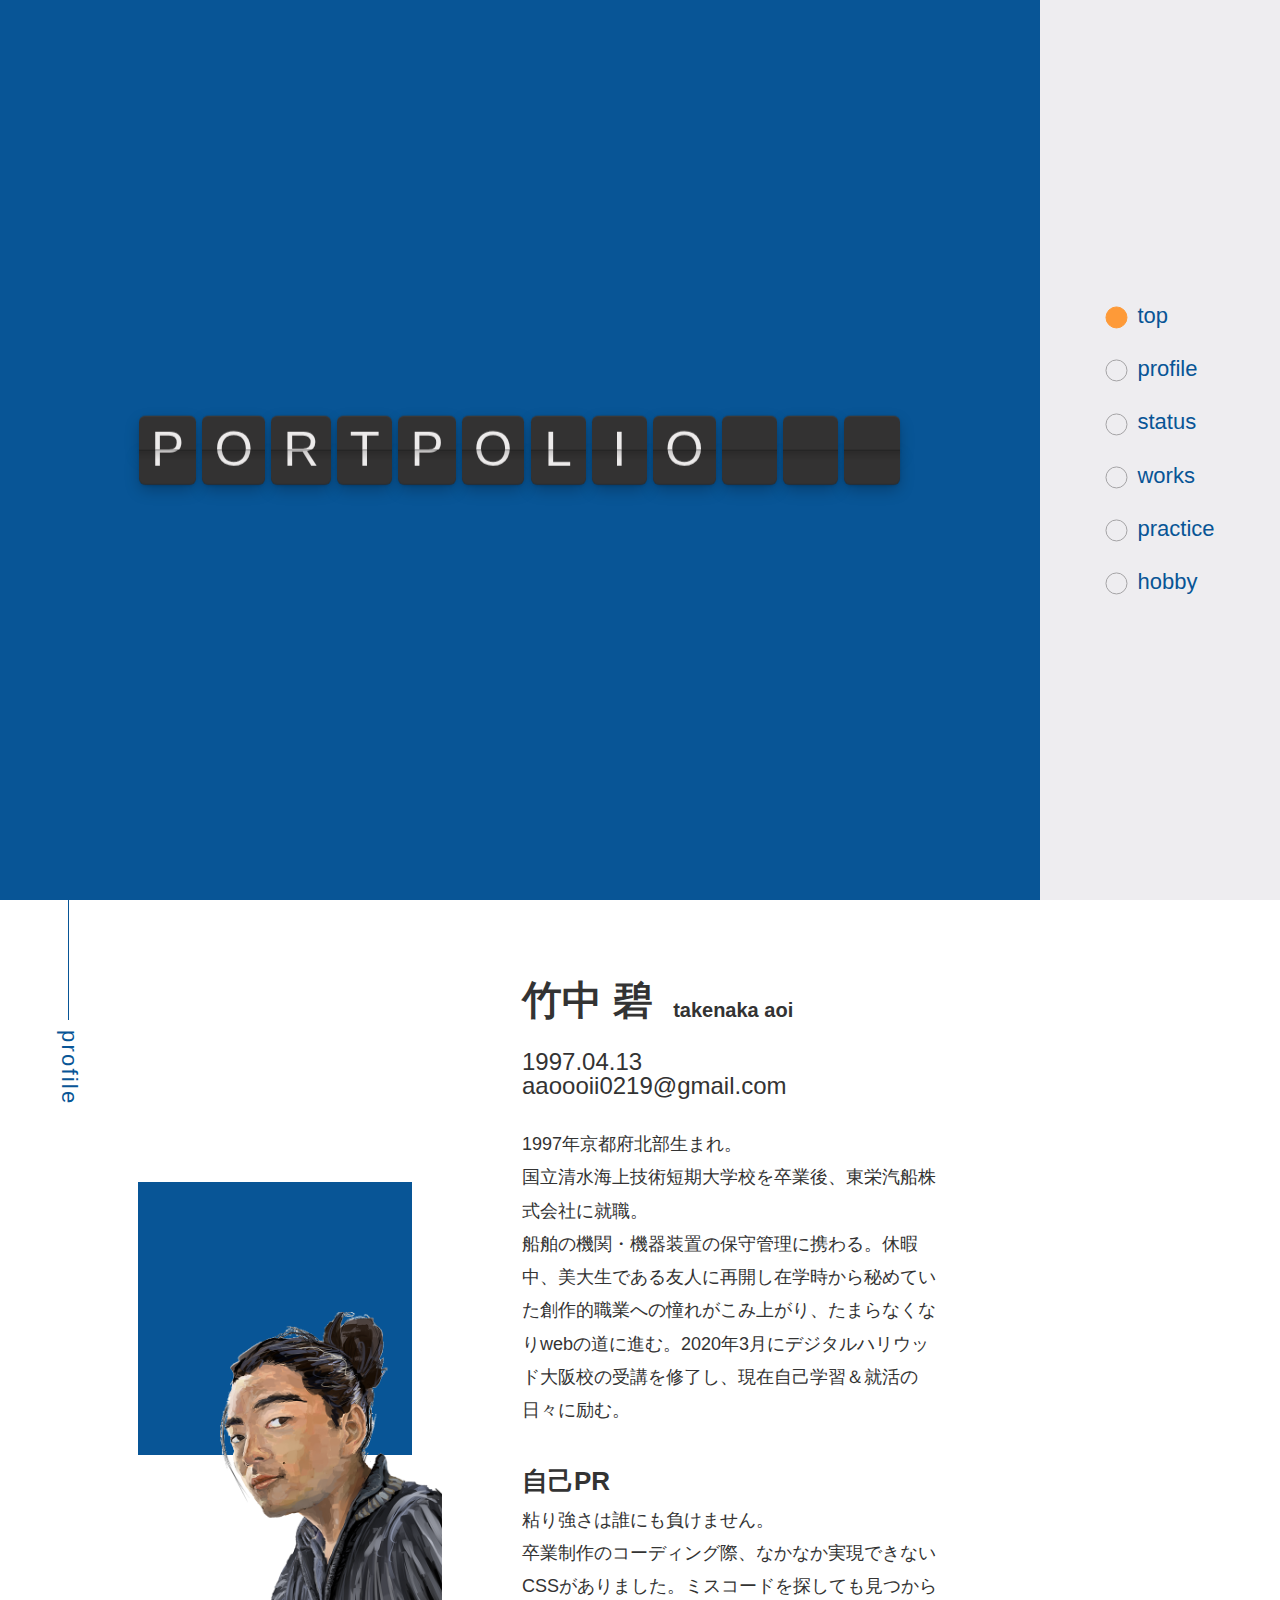
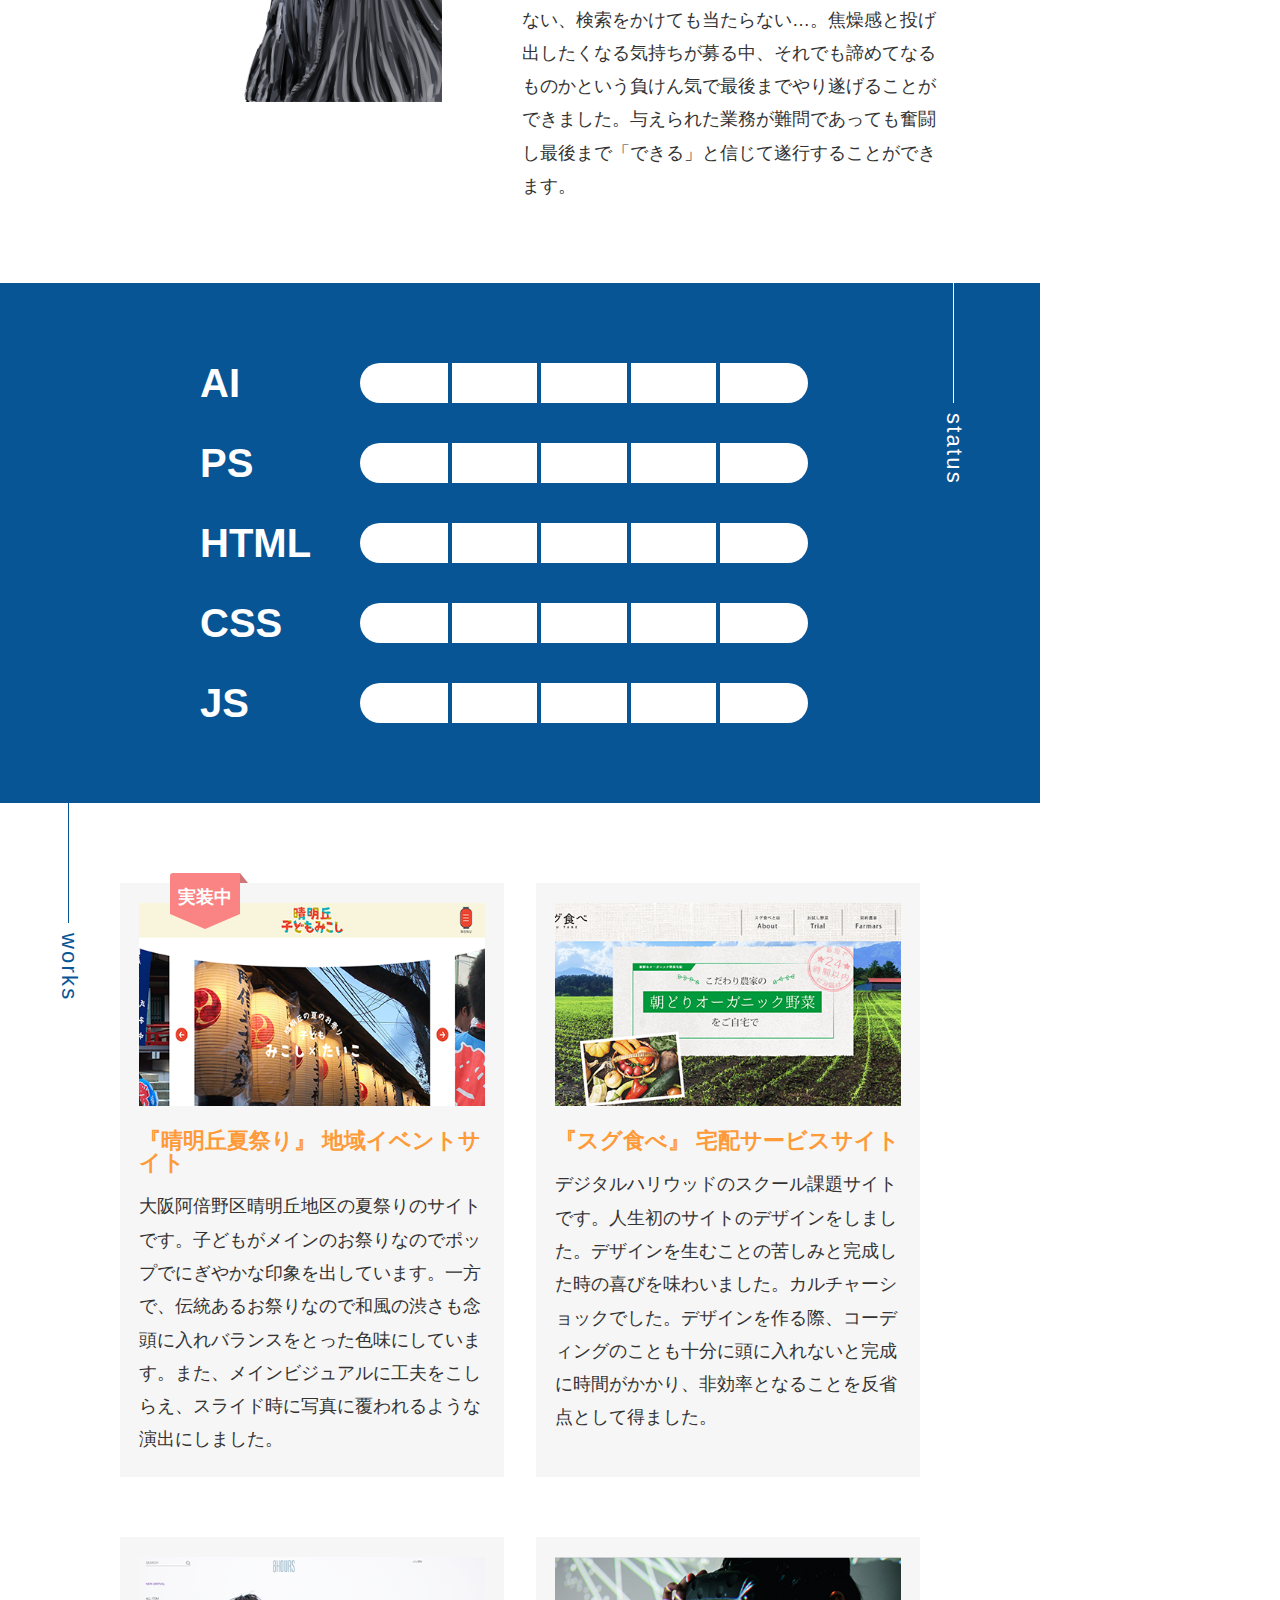
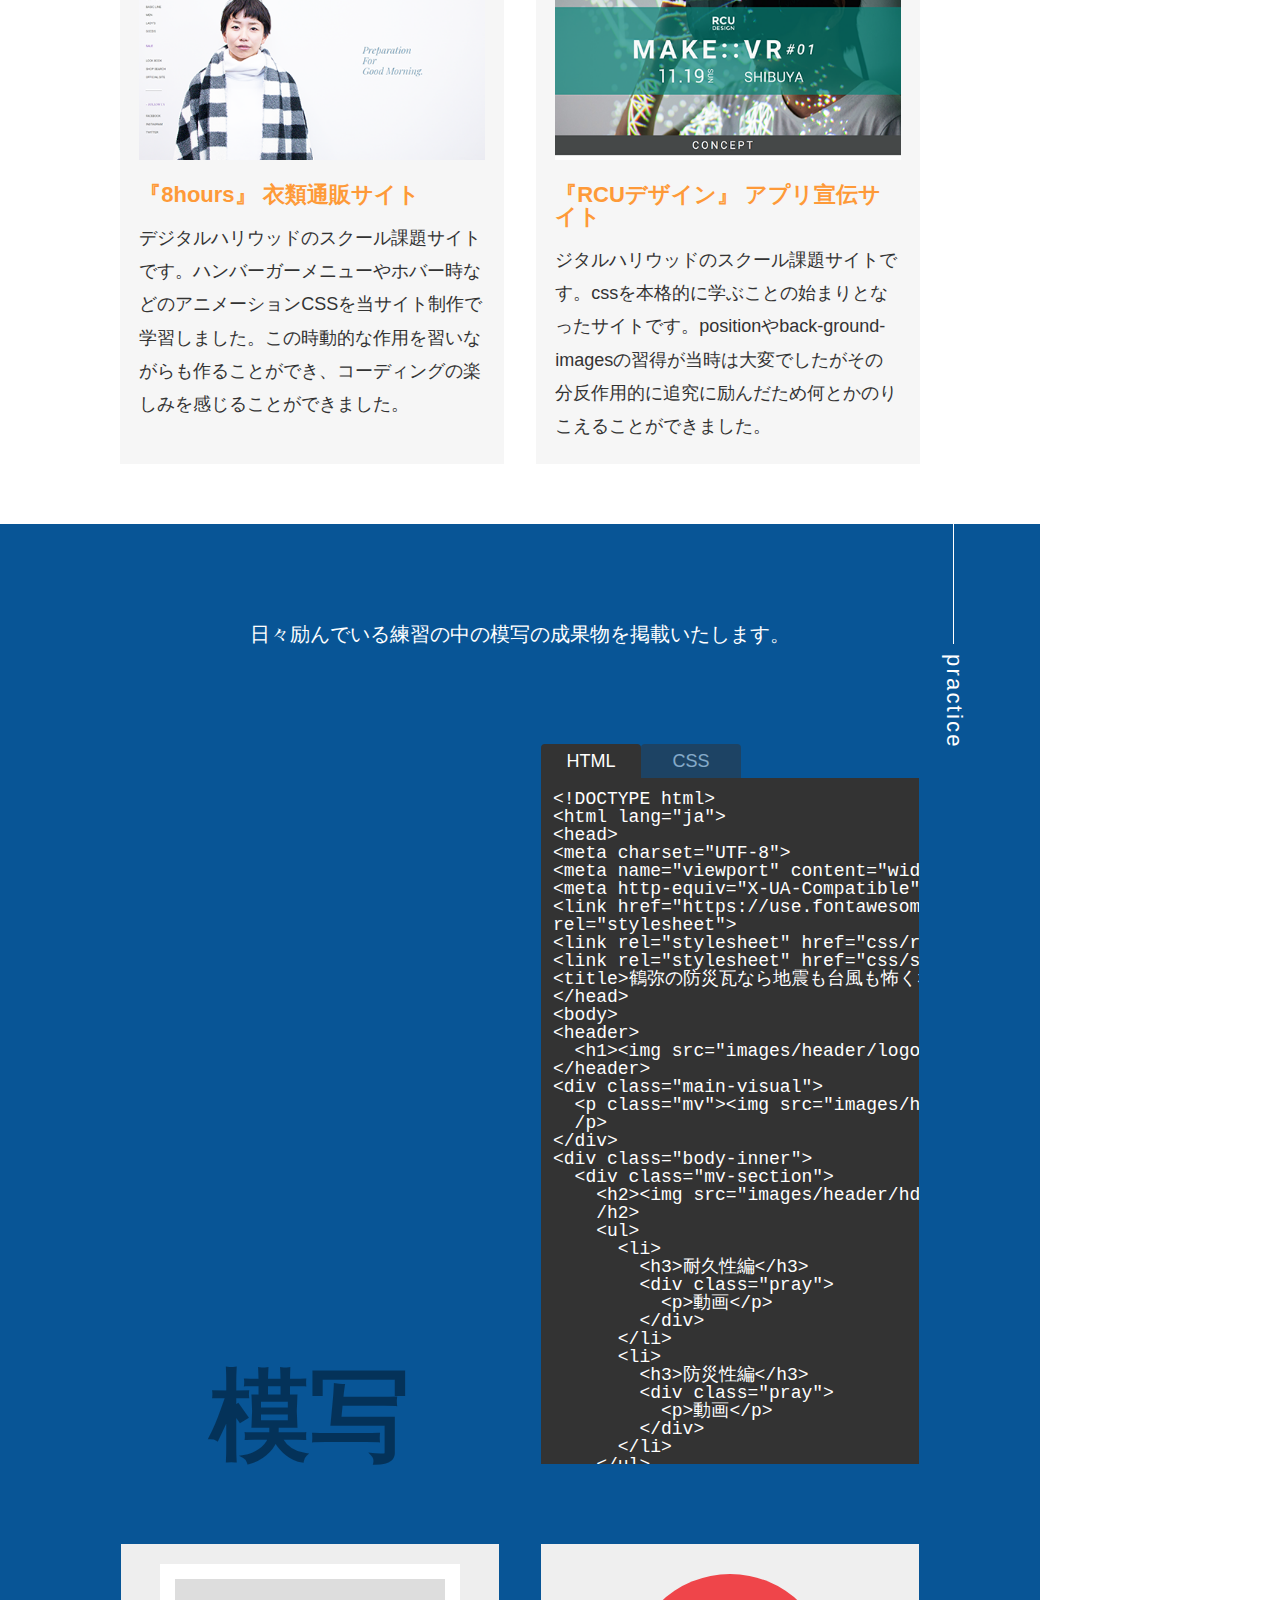
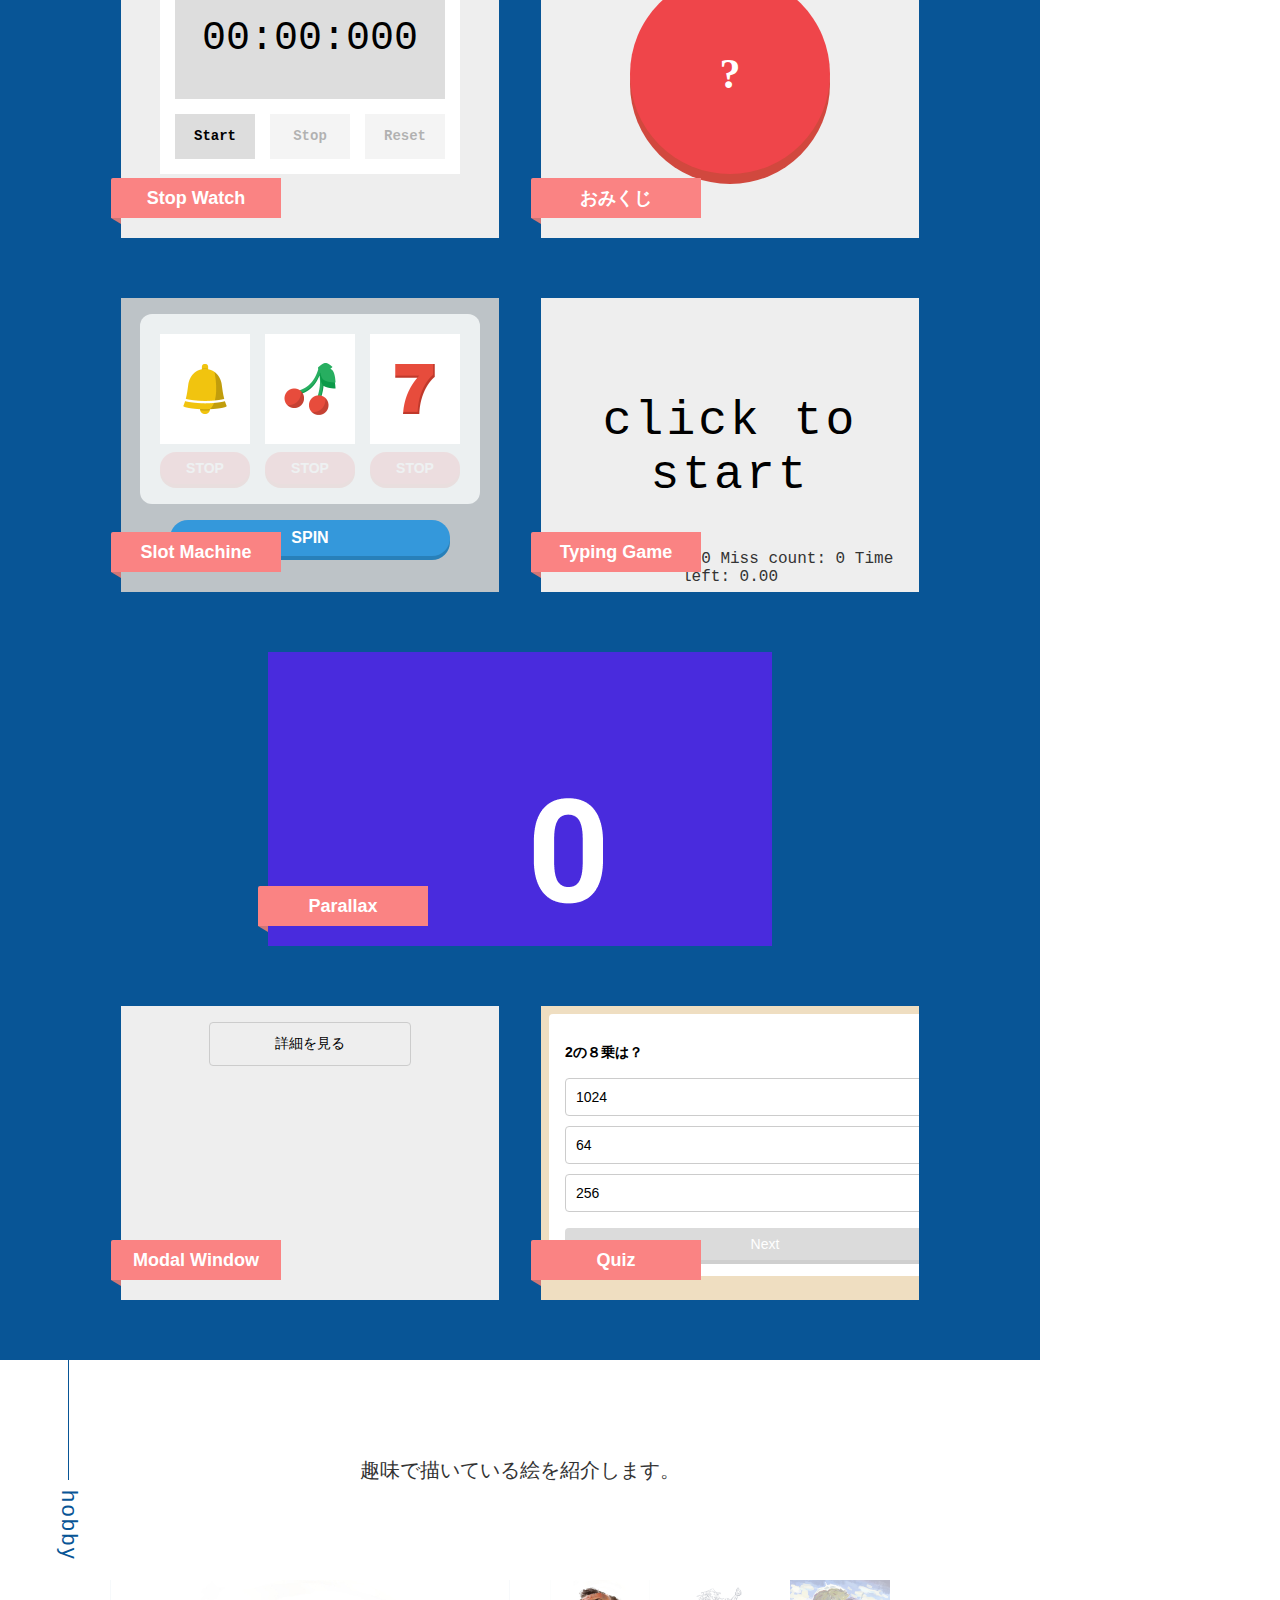
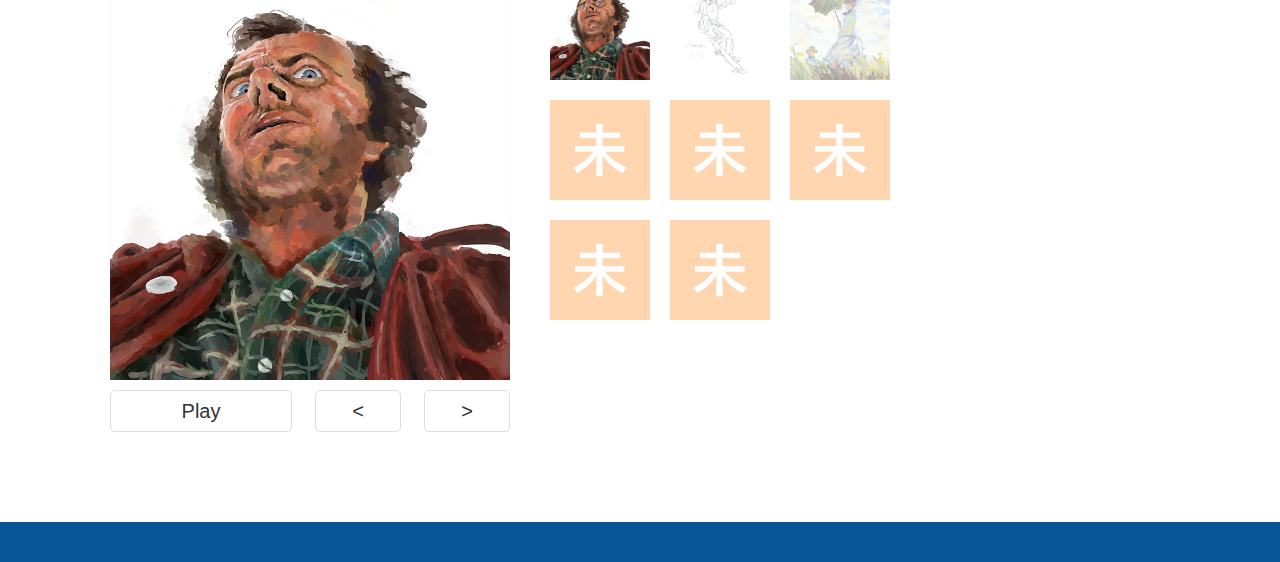
==== index.html @ b1cdf376 "first commit!" ====
<!DOCTYPE html>
<html lang="ja">
<head>
  <meta charset="UTF-8">
  <meta name="viewport" content="width=device-width, initial-scale=1.0">
  <meta http-equiv="X-UA-Compatible" content="ie=edge">
  <meta name="robots" content="noindex, nofollow">
  <link rel="stylesheet" href="css/reset.css">
  <link rel="stylesheet" href="css/flip.min.css">
  <link rel="stylesheet" href="css/style.css">
  <title>Aoi Takenaka</title>
</head>
<body onmousedown="return false;" oncontextmenu="return false;">
  <header>
    <nav class="sidenav hidden">
      <ul>
        <li class="nav-item"><a href="#sec0"><span class="o"></span>top</a></li>
        <li class="nav-item"><a href="#sec1"><span class="o"></span>profile</a></li>
        <li class="nav-item"><a href="#sec2"><span class="o"></span>status</a></li>
        <li class="nav-item"><a href="#sec3"><span class="o"></span>works</a></li>
        <li class="nav-item"><a href="#sec4"><span class="o"></span>practice</a></li>
        <li class="nav-item"><a href="#sec5"><span class="o"></span>hobby</a></li>
      </ul>
      <div class="ham" id="hum">
        <span class="ham_line1 ham_line"></span>
        <span class="ham_line2 ham_line"></span>
        <span class="ham_line3 ham_line"></span>
      </div>
    </nav>
  </header>

  <main>
    <div id="mask" class="hidden"></div>
    <section class="mv content-box" id="sec0">
      <h1>
        <div class="tick" data-did-init="handleTickInit">
            <div data-repeat="true" data-layout="horizontal fit" data-transform="upper -> split -> delay(random, 100, 150)">
                <span data-view="flip" data-transform="ascii -> arrive -> round -> char(a-zA-Z)" class="tick-char"></span>
            </div>
        </div>
      </h1>
      <div class="ttl__item"></div>
    </section>

    <section class="profile content-box" id="sec1">
      <div class="inner">
        <div class="title__cover ttl__item">
          <span class='title__line'></span>
          <h2 class="title">profile</h2>
        </div>
        <div class="flex">
          <div class="left">
            <img src="img/prof__img00.png" alt="">
            <svg
             xmlns="http://www.w3.org/2000/svg"
             xmlns:xlink="http://www.w3.org/1999/xlink"
             width="350px" height="350px">
            <path fill-rule="evenodd"  fill="rgb(8, 85, 150)"
             d="M-0.000,-0.000 L600.000,-0.000 L600.000,600.000 L-0.000,600.000 L-0.000,-0.000 Z"/>
            </svg>
          </div>
          <div class="right">
            <h2 class="prof__h2">竹中 碧<span>takenaka aoi</span></h2>
            <div class="prof__block--1">
              <time>1997.04.13</time>
              <p>aaoooii0219@gmail.com</p>
            </div>
            <p class="prof__text">
              1997年京都府北部生まれ。<br>
              国立清水海上技術短期大学校を卒業後、東栄汽船株式会社に就職。<br>
              船舶の機関・機器装置の保守管理に携わる。休暇中、美大生である友人に再開し在学時から秘めていた創作的職業への憧れがこみ上がり、たまらなくなりwebの道に進む。2020年3月にデジタルハリウッド大阪校の受講を修了し、現在自己学習＆就活の日々に励む。
            </p>
            <div class="prof__block--2">
              <h3>自己PR</h3>
              <p class="prof__text">
                粘り強さは誰にも負けません。<br>
                卒業制作のコーディング際、なかなか実現できないCSSがありました。ミスコードを探しても見つからない、検索をかけても当たらない…。焦燥感と投げ出したくなる気持ちが募る中、それでも諦めてなるものかという負けん気で最後までやり遂げることができました。与えられた業務が難問であっても奮闘し最後まで「できる」と信じて遂行することができます。
              </p>
            </div>
          </div>
        </div>
      </div>
    </section>

    <section class="status content-box" id="sec2">
      <div class="inner">
        <div class="title__cover--right ttl__item">
          <span class='title__line title--right'></span>
          <h2 class="title title--right">status</h2>
        </div>
        <div class="content">
            <div class="meter">
              <h3 class="text">AI</h3>
              <div class="base">
                <span class="value--1 meter-value"></span>
                <span class="bar bar1"></span>
                <span class="bar bar2"></span>
                <span class="bar bar3"></span>
                <span class="bar bar4"></span>
              </div>
            </div>
            <div class="meter">
              <h3 class="text">PS</h3>
              <div class="base">
                <span class="value--2 meter-value"></span>
                <span class="bar bar1"></span>
                <span class="bar bar2"></span>
                <span class="bar bar3"></span>
                <span class="bar bar4"></span>
              </div>
            </div>
            <div class="meter">
              <h3 class="text">HTML</h3>
              <div class="base">
                <span class="value--3 meter-value"></span>
                <span class="bar bar1"></span>
                <span class="bar bar2"></span>
                <span class="bar bar3"></span>
                <span class="bar bar4"></span>
              </div>
            </div>
            <div class="meter">
              <h3 class="text">CSS</h3>
              <div class="base">
                <span class="value--4 meter-value"></span>
                <span class="bar bar1"></span>
                <span class="bar bar2"></span>
                <span class="bar bar3"></span>
                <span class="bar bar4"></span>
              </div>
            </div>
            <div class="meter">
              <h3 class="text">JS</h3>
              <div class="base">
                <span class="value--5 meter-value"></span>
                <span class="bar bar1"></span>
                <span class="bar bar2"></span>
                <span class="bar bar3"></span>
                <span class="bar bar4"></span>
              </div>
          </div>
        </div>
      </div>
    </section>

    <section class="works content-box" id="sec3">
      <div class="inner">
        <div class="title__cover ttl__item">
          <span class='title__line'></span>
          <h2 class="title">works</h2>
        </div>
        <ul class="flex">
          <li class="sec3--move">
            <a href="https://mpkai.com/" target="_blank">
              <div class="li__inner">
                <span class="appear">実装中</span>
                <img src="img/sec3/img1.png" alt="">
                <h3>『晴明丘夏祭り』 地域イベントサイト</h3>
                <p>大阪阿倍野区晴明丘地区の夏祭りのサイトです。子どもがメインのお祭りなのでポップでにぎやかな印象を出しています。一方で、伝統あるお祭りなので和風の渋さも念頭に入れバランスをとった色味にしています。また、メインビジュアルに工夫をこしらえ、スライド時に写真に覆われるような演出にしました。</p>
              </div>
            </a>
          </li>
          <li class="">
            <div class="li__inner">
              <img src="img/sec3/img2.png" alt="">
              <h3>『スグ食べ』 宅配サービスサイト</h3>
              <p>デジタルハリウッドのスクール課題サイトです。人生初のサイトのデザインをしました。デザインを生むことの苦しみと完成した時の喜びを味わいました。カルチャーショックでした。デザインを作る際、コーディングのことも十分に頭に入れないと完成に時間がかかり、非効率となることを反省点として得ました。</p>
            </div>
          </li>
          <li class="">
            <div class="li__inner">
              <img src="img/sec3/img3.png" alt="">
              <h3>『8hours』 衣類通販サイト</h3>
              <p>デジタルハリウッドのスクール課題サイトです。ハンバーガーメニューやホバー時などのアニメーションCSSを当サイト制作で学習しました。この時動的な作用を習いながらも作ることができ、コーディングの楽しみを感じることができました。</p>
            </div>
          </li>
          <li class="">
            <div class="li__inner">
              <img src="img/sec3/img4.png" alt="">
              <h3>『RCUデザイン』 アプリ宣伝サイト</h3>
              <p>ジタルハリウッドのスクール課題サイトです。cssを本格的に学ぶことの始まりとなったサイトです。positionやback-ground-imagesの習得が当時は大変でしたがその分反作用的に追究に励んだため何とかのりこえることができました。</p>
            </div>
          </li>
        </ul>
      </div>
    </section>

    <section class="content-box" id="sec4">
      <div class="inner">
        <div class="title__cover--right ttl__item">
          <span class='title__line title--right'></span>
          <h2 class="title title--right">practice</h2>
        </div>
        <p class="sec4__cmt">日々励んでいる練習の中の模写の成果物を掲載いたします。</p>
        <div class="flex">
          <div class="sec4-frame__container">
            <div class="sec4__frame">
              <img src="img/sec4/img1.png" alt="">
            </div>
            <p class="mosyha">模写</p>
          </div>
          <div class="tab__container">
            <ul class="tab__menu">
              <li><a href="tab" class="tab--active" data-id="html--1">HTML</a></li>
              <li><a href="tab" data-id="css--1">CSS</a></li>
              <!-- <li><a href="tab" data-id="js--1">JS</a></li> -->
            </ul>
            <section class="tab__content tab--active" id="html--1">
              <pre>
&lt;!DOCTYPE html&gt;
&lt;html lang="ja"&gt;
&lt;head&gt;
&lt;meta charset="UTF-8"&gt;
&lt;meta name="viewport" content="width=device-width, initial-scale=1.0"&gt;
&lt;meta http-equiv="X-UA-Compatible" content="ie=edge"&gt;
&lt;link href="https://use.fontawesome.com/releases/v5.6.1/css/all.css"
rel="stylesheet"&gt;
&lt;link rel="stylesheet" href="css/reset.css"&gt;
&lt;link rel="stylesheet" href="css/style.css"&gt;
&lt;title&gt;鶴弥の防災瓦なら地震も台風も怖くない。&lt;/title&gt;
&lt;/head&gt;
&lt;body&gt;
&lt;header&gt;
  &lt;h1&gt;&lt;img src="images/header/logo.png" alt="鶴弥"&gt;&lt;/h1&gt;
&lt;/header&gt;
&lt;div class="main-visual"&gt;
  &lt;p class="mv"&gt;&lt;img src="images/header/mainImg-pc.png" alt=""&gt;&lt;
  /p&gt;
&lt;/div&gt;
&lt;div class="body-inner"&gt;
  &lt;div class="mv-section"&gt;
    &lt;h2&gt;&lt;img src="images/header/hd_index_001-pc.png" alt=""&gt;&lt;
    /h2&gt;
    &lt;ul&gt;
      &lt;li&gt;
        &lt;h3&gt;耐久性編&lt;/h3&gt;
        &lt;div class="pray"&gt;
          &lt;p&gt;動画&lt;/p&gt;
        &lt;/div&gt;
      &lt;/li&gt;
      &lt;li&gt;
        &lt;h3&gt;防災性編&lt;/h3&gt;
        &lt;div class="pray"&gt;
          &lt;p&gt;動画&lt;/p&gt;
        &lt;/div&gt;
      &lt;/li&gt;
    &lt;/ul&gt;
    &lt;p class="mv-text"&gt;日本の屋根といえば「瓦」。でも最近は「地震に弱い」
    という誤解の声がちらほら…。&lt;br&gt;そんな今こそ、進化した瓦「防災瓦」がオススメです。&lt;br&gt;熊本地震の調査結果によると、以前の瓦の屋根にはたくさんのズレ・
    脱落が見つかりましたが、「防災瓦」の屋根にはほとんど被害が見当たりませんでした。
    &lt;br&gt;では、防災瓦は一体何が違うのか…。そのヒミツ、お教えします！&lt;/p&gt;
    &lt;div class="btn-list-wrapper"&gt;
      &lt;ul class="btn-list"&gt;
        &lt;li&gt;
          &lt;a href="#" class="btn"&gt;&lt;i class="fas fa-chevron-right arow"&gt;&lt;/i&gt;鶴弥コーポレートサイトへ&lt;/a&gt;
        &lt;/li&gt;
        &lt;li&gt;
          &lt;a href="#" class="btn "&gt;&lt;i class="fas fa-chevron-right arow"&gt;&lt;/i&gt;資料請求&lt;/a&gt;
        &lt;/li&gt;
      &lt;/ul&gt;
    &lt;/div&gt;
  &lt;/div&gt;



&lt;section class="section1"&gt;
  &lt;ul&gt;
    &lt;li&gt;
      &lt;img src="images/section1/img_index_001-pc.png" alt=""&gt;
      &lt;p class="section1-text"&gt;以前の土葺き工法のように重い土を使わず、屋根重量を約半分程度に軽量化しました。&lt;/p&gt;
    &lt;/li&gt;
              </pre>
            </section>
            <section class="tab__content" id="css--1">
              <pre>
/* box */
.box{
  border: 4px solid #b5c9b0;
  border-radius: 20px;
  background-color: #fff;
  background-size: 12px 12px;
  background-image: radial-gradient(#e6e6e6 22%, transparent 22%),
  radial-gradient(#e6e6e6 22%, transparent 22%);
  background-position: 0 0, 6px 6px;
}
/* /box */



/* header */
header{
  padding-top: 20px;
  max-width: 980px;
  margin: 0 auto;
}

.mv-section h2{
  margin-bottom: 40px;
}
.mv-section h3{
  font-size: 2.4rem;
}
.mv-section ul{
  margin-bottom: 75px;
}
.mv-section li{
  flex: 48%;
}
.mv-section h3{
  text-align: center;
  margin-bottom: 10px;
}
.pray{
  width: 95%;
  max-height: 262px;
  background-color: #444;
  color: #fff;
  font-size: 2.4rem;
  line-height: 262px;
  text-align: center;
  margin: 0 auto;
}
.mv-text {
  line-height: 1.85;
  margin-bottom: 60px;
}
/* /header */

/* section1 */
.section1{
  margin-bottom: 75px;
}
.section1 li{
  flex: 33%;
  padding: 0 10px;
}
.section1-text{
  padding: 10px 20px;
  padding-bottom: 20px;
  line-height: 1.5;
  background-color: #fff;
}
    /* /section1 */
              </pre>
            </section>
            <!-- <section class="tab__content" id="js--1">
              <pre>

              </pre>
            </section> -->
          </div>
          <!-- <div class="tab__container">
            <ul class="tab__menu">
              <li><a href="tab" class="tab--active" data-id="html--1">HTML</a></li>
              <li><a href="tab" data-id="css--1">CSS</a></li>
              <li><a href="tab" data-id="js--1">JS</a></li>
            </ul>
            <section class="tab__content tab--active" id="html--1">a</section>
            <section class="tab__content" id="css--1"></section>
            <section class="tab__content" id="js--1"></section>
          </div> -->
        </div>  <!-- /flex -->

        <div class="flex flex--wrap">
          <div class="sec4__frame--js">
            <iframe src="js__works/stop-watch/index.html" width="45%" height="300px"></iframe>
            <h4>Stop Watch</4h>
          </div>
          <div class="sec4__frame--js">
            <iframe src="js__works/omikuji/index.html" width="45%" height="300px"></iframe>
            <h4>おみくじ</4h>
          </div>
          <div class="sec4__frame--js">
            <iframe src="js__works/slot/index.html" width="45%" height="300px"></iframe>
            <h4>Slot Machine</4h>
          </div>
          <div class="sec4__frame--js">
            <iframe src="js__works/typing/index.html" width="45%" height="300px"></iframe>
            <h4>Typing Game</4h>
          </div>
          <div class="sec4__frame--js size--ex">
            <iframe src="js__works/parallax/index.html" width="45%" height="300px"></iframe>
            <h4>Parallax</4h>
          </div>
          <div class="sec4__frame--js">
            <iframe src="js__works/modal-window/index.html" width="45%" height="300px"></iframe>
            <h4>Modal Window</4h>
          </div>
          <div class="sec4__frame--js">
            <iframe src="js__works/3quiz/index.html" width="45%" height="300px"></iframe>
            <h4>Quiz</4h>
          </div>
        </div>

      </div>
    </section>

    <section class="hobby content-box" id="sec5">
      <div class="inner">
        <div class="title__cover ttl__item">
          <span class='title__line'></span>
          <h2 class="title">hobby</h2>
        </div>
        <p class="sec5__cmt">趣味で描いている絵を紹介します。</p>
        <div class="sec5__content">
          <div class="slide__container">
            <div class="sec5__left">
              <img alt="" id="slideMain">
              <nav class="slide__nav">
                <ul>
                  <li id="play">Play</li>
                  <li id="prev">&lt;</li>
                  <li id="next">&gt;</li>
                </ul>
              </nav>
            </div>
            <div class="sec5__right">
              <ul class="thumbnails">
                <!-- <li class="sec5--current"><img src="img/sec5/img01.jpg" alt=""></li>
                <li><img src="img/sec5/img02.jpg" alt=""></li>
                <li><img src="img/sec5/img03.jpg" alt=""></li>
                <li><img src="img/sec5/img00.jpg" alt=""></li>
                <li><img src="img/sec5/img00.jpg" alt=""></li>
                <li><img src="img/sec5/img00.jpg" alt=""></li>
                <li><img src="img/sec5/img00.jpg" alt=""></li>
                <li><img src="img/sec5/img00.jpg" alt=""></li> -->
              </ul>
            </div>
          </div>
        </div>
      </div>
    </section>

  </main>

  <footer>
  </footer>

  <script src="https://ajax.googleapis.com/ajax/libs/jquery/3.5.1/jquery.min.js"></script>
  <script src="js/main.js"></script>
  <script src="js/tab.js"></script>
  <script src="js/slide.js"></script>
  <script src="js/flip.min.js"></script>
  <script>
  function handleTickInit(tick) {
      var rotation = [
          'PORTPOLIO   ',
          'BY          ',
          'AOI TAKENAKA'
      ];
      var index = 0;
      Tick.helper.interval(function(){
          tick.value = rotation[index];
          index = index < rotation.length - 1 ? index + 1 : 0;
      }, 5800);
  }
  </script>
</body>
</html>
---- css/flip.min.css ----
/*
 * flip v1.7.1 - A Beautifully Animated Flip Clock
 * Copyright (c) 2020 PQINA - https://pqina.nl/flip/
 */
.tick{box-sizing:border-box;-webkit-user-select:none;-moz-user-select:none;-ms-user-select:none;user-select:none;cursor:default;position:relative;z-index:1;line-height:1.4}.tick *{box-sizing:inherit}.tick [data-view]{max-width:100%}.tick span[data-view]{display:inline-block}.tick [data-layout~=pad]{margin:-.25em}.tick [data-layout~=pad]>*{margin:.25em}.tick [data-layout~=horizontal]{display:-ms-flexbox;display:flex;-ms-flex-direction:row;flex-direction:row;-ms-flex-pack:center;justify-content:center}.tick [data-layout~=horizontal][data-layout~=baseline]{-ms-flex-align:baseline;align-items:baseline}.tick [data-layout~=horizontal][data-layout~=center]{-ms-flex-pack:center;justify-content:center}.tick [data-layout~=horizontal][data-layout~=right]{-ms-flex-pack:end;justify-content:flex-end}.tick [data-layout~=horizontal][data-layout~=left]{-ms-flex-pack:start;justify-content:flex-start}.tick [data-layout~=horizontal][data-layout~=fill],.tick [data-layout~=horizontal][data-layout~=stretch]{-ms-flex-line-pack:stretch;align-content:stretch;-ms-flex-wrap:nowrap;flex-wrap:nowrap}.tick [data-layout~=horizontal][data-layout~=fill]>*,.tick [data-layout~=horizontal][data-layout~=stretch]>*{-ms-flex:1 0 0px;flex:1 0 0;width:100%}.tick [data-layout~=horizontal][data-layout~=multi-line]{-ms-flex-wrap:wrap;flex-wrap:wrap}.tick [data-layout~=horizontal][data-layout~=fit]{display:-ms-inline-flexbox;display:inline-flex;-ms-flex-wrap:nowrap;flex-wrap:nowrap;-ms-flex-line-pack:center;align-content:center;white-space:nowrap;-ms-flex-pack:start;justify-content:flex-start}.tick [data-layout~=vertical]{display:-ms-flexbox;display:flex;-ms-flex-direction:column;flex-direction:column;-ms-flex-align:center;align-items:center}.tick [data-layout~=vertical][data-layout~=top]{-ms-flex-pack:start;justify-content:flex-start}.tick [data-layout~=vertical][data-layout~=bottom]{-ms-flex-pack:end;justify-content:flex-end;min-height:100%}.tick [data-layout~=vertical][data-layout~=middle]{-ms-flex-pack:center;justify-content:center;min-height:100%}.tick [data-layout~=vertical][data-layout~=left]{-ms-flex-align:start;align-items:flex-start}.tick [data-layout~=vertical][data-layout~=right]{-ms-flex-align:end;align-items:flex-end}.tick [data-layout~=vertical][data-layout~=center]{text-align:center}.tick [data-layout~=vertical][data-layout~=fill],.tick [data-layout~=vertical][data-layout~=stretch]{-ms-flex-align:stretch;align-items:stretch;min-height:100%}.tick [data-layout~=vertical][data-layout~=fill]>*,.tick [data-layout~=vertical][data-layout~=stretch]>*{-ms-flex:1 0 0px;flex:1 0 0}.tick [data-layout~=vertical]>*+*{margin-top:.5em}.tick [data-layout~=overlay]{position:relative}.tick [data-layout~=overlay]>*{margin:0}.tick [data-layout~=overlay][data-layout~=center]{text-align:center}.tick [data-layout~=overlay][data-layout~=left]{text-align:left}.tick [data-layout~=overlay][data-layout~=right]{text-align:right}.tick [data-layout~=overlay]>[data-overlay=fill],.tick [data-layout~=overlay]>[data-overlay=stretch]{position:absolute;left:0;right:0;top:0;bottom:0}.tick [data-layout~=overlay]>[data-overlay=center]{display:-ms-flexbox;display:flex;-ms-flex-align:center;align-items:center;-ms-flex-pack:center;justify-content:center;position:absolute;left:0;right:0;top:0;bottom:0}.tick-flip{position:relative;text-align:center}.tick-flip *{border-radius:inherit;white-space:pre;letter-spacing:inherit;text-indent:inherit}.tick-flip-front{border-bottom-left-radius:0;border-bottom-right-radius:0}.tick-flip-back{border-top-left-radius:0;border-top-right-radius:0}.tick-flip-spacer{display:block;visibility:hidden}.tick-flip-shadow{position:absolute;left:1px;right:1px;top:1px;bottom:1px;color:transparent!important;background:transparent!important}.tick-flip-shadow-top{bottom:calc(50% - 1px)}.tick-flip-shadow-bottom{top:calc(50% + 1px)}.tick-flip-card-shadow{position:absolute;left:.15em;right:.15em;bottom:.125em;height:.5em;background-color:transparent;border-radius:0;opacity:0;transform-origin:0 100%;box-shadow:0 .125em .25em rgba(0,0,0,.5),0 .125em .5em rgba(0,0,0,.75);z-index:0}.tick-flip-card{position:absolute;z-index:1;left:0;top:0;width:100%;height:100%;perspective:4em}.tick-flip-panel-back,.tick-flip-panel-front{position:absolute;left:0;width:100%;height:51%;-webkit-backface-visibility:hidden;backface-visibility:hidden;transform-style:preserve-3d}.tick-flip-panel-back-text,.tick-flip-panel-front-text{position:absolute;left:-1px;top:0;right:-1px;height:100%;overflow:hidden}.tick-flip-panel-text-wrapper{position:absolute;left:0;top:0;right:0;height:100%}.tick-flip-panel-back-text .tick-flip-panel-text-wrapper{height:200%;top:-100%}.tick-flip-panel-front{transform-origin:center bottom;top:0;z-index:2;box-shadow:inset 0 1px hsla(0,0%,100%,.05)}.tick-flip-panel-back{transform-origin:center top;top:50%;z-index:1;box-shadow:inset 0 -1px rgba(0,0,0,.1)}.tick-flip-panel-back:after{z-index:1;content:"";position:absolute;left:0;top:0;width:100%;height:100%;background-image:linear-gradient(180deg,rgba(0,0,0,.3) 1px,rgba(0,0,0,.15) 0,transparent 30%)}.tick-flip-panel-back-shadow{z-index:2}.tick-flip-panel-back-highlight{z-index:3}.tick-flip-panel-back-highlight,.tick-flip-panel-back-shadow{border-bottom-left-radius:inherit;border-bottom-right-radius:inherit}.tick-flip-panel-back-highlight,.tick-flip-panel-back-shadow,.tick-flip-panel-front-shadow{position:absolute;left:0;top:0;right:0;bottom:0;opacity:0}.tick-flip-panel-front-shadow{background-image:linear-gradient(0deg,rgba(0,0,0,.8),rgba(0,0,0,.3))}.tick-flip-panel-back-shadow{background-image:linear-gradient(180deg,rgba(0,0,0,.7),rgba(0,0,0,.5))}.tick-flip-panel-back-highlight{background-image:linear-gradient(180deg,hsla(0,0%,100%,.15),hsla(0,0%,100%,.3))}.tick [data-style*="shadow:inner"],.tick [data-style*="shadow:inner"] .tick-flip-card-shadow,.tick [data-style*="shadow:none"] .tick-flip-card-shadow,.tick [data-style*="shadow:none"] .tick-flip-panel-back,.tick [data-style*="shadow:none"] .tick-flip-panel-front,.tick [data-style*="shadow:none"] .tick-flip-shadow{box-shadow:none}.tick [data-style*="shadow:none"] .tick-flip-back:after,.tick [data-style*="shadow:none"] .tick-flip-panel-back-shadow,.tick [data-style*="shadow:none"] .tick-flip-panel-back-text:after,.tick [data-style*="shadow:none"] .tick-flip-panel-front-shadow{background-image:none}.tick [data-style*="rounded:none"]{border-radius:0}.tick [data-style*="rounded:panels"] .tick-flip-front,.tick [data-style*="rounded:panels"] .tick-flip-shadow-bottom{border-bottom-left-radius:inherit;border-bottom-right-radius:inherit}.tick [data-style*="rounded:panels"] .tick-flip-back,.tick [data-style*="rounded:panels"] .tick-flip-panel-back:after,.tick [data-style*="rounded:panels"] .tick-flip-shadow-top{border-top-left-radius:inherit;border-top-right-radius:inherit}.tick-flip{margin-left:.0625em;margin-right:.0625em;min-width:1.125em;border-radius:.125em;letter-spacing:.25em;text-indent:.25em}.tick-flip-panel{color:#edebeb;background-color:#333232}.tick-flip-shadow{box-shadow:0 .125em .3125em rgba(0,0,0,.25),0 .02125em .06125em rgba(0,0,0,.25)}
---- css/style.css ----
@charset "UTF-8";
html{
  height: 100%;
	-webkit-font-smoothing: antialiased;
	-moz-osx-font-smooothing: antialiased;
	font-size: 62.5%;
	font-family: "Yu Gothic", "游ゴシック", YuGothic, "游ゴシック体", "ヒラギノ角ゴ Pro W3", "メイリオ", sans-serif;
  font-weight: 400;
  box-sizing: border-box;
}
body{
	height: 100%;
	color: #333333;
	font-size: 1.8rem;
	font-feature-settings: "palt" 1;
}
img{
  max-width: 100%;
  height: auto;
}
a{
	color: #333;
}
main{
  margin-right: 240px;
}


/* --------------
-------common-------
 --------------*/
 section:nth-of-type(odd){
   background: #085596;
 }
 .inner{
   margin: 0 100px;
   position: relative;
 }
 .flex{
   display: flex;
   align-items: center;
 }
 .title__cover{
   display: flex;
   align-items: center;
   position: absolute;
   /* top: 0; */
   left: -20px;
   transform: rotate(90deg);
   transform-origin: left top;
 }
 .title__cover--right{
   display: flex;
   align-items: center;
   position: absolute;
   /* top: 0; */
   left: 103%;
   transform: rotate(90deg);
   transform-origin: left top;
 }
 .ttl__item{
   top: 0;
 }
 .title{
   font-size: 2.2rem;
   color: #085596;
   letter-spacing: .1em;
 }
 .title.title--right{
   color: #fff;
 }
 .title__line{
   width: 120px;
   height: 1px;
   background: #085596;
   vertical-align: middle;
   margin-right: 10px;
 }
 .title__line.title--right{
   background: #fff;
 }
/* --------------
-------common-------
 --------------*/


/* --------------
-------nav-------
 --------------*/
.sidenav{
  width: 240px;
  position: fixed;
  top: 0;
  right: 0;
  background: #eeedf0;
  height: 100vh;
  z-index: 999;
  transition: .5s;
}
.sidenav>ul{
  position: absolute;
  top: 50%;
  left: 50%;
  transform: translate(-50%,-50%);
}
.sidenav li>a{
  height: 22px;
  line-height: 22px;
  font-size: 22px;
  color: #085596;
}
.sidenav li>a:hover{
  color: #fe9a38;
  transition: .2s;
}
.sidenav li:not(:last-child){
  margin-bottom: 30px;
}
.o{
  display: inline-block;
  height: 20px;
  width: 20px;
  border: 1px solid #a5a4a6;
  border-radius: 50%;
  margin-right: 10px;
  vertical-align: middle;
}
.o.now{
  background: #fe9a38;
  border: 1px solid #fe9a38;
}
/* --------------
-------/nav-------
 --------------*/


/* --------------
-------hum-------
 --------------*/
 .ham{
   display: none;
 	position: absolute;
 	bottom: 0;
 	left: -48px;
 	width: 48px;
 	height: 48px;
  background: #333;
  cursor: pointer;
  z-index: 999;
 }
 .ham_line{
 	position: absolute;
 	left: 12px;
 	width:22px;
 	height: 2px;
 	background-color: #fff;
 }
 .ham_line1{
 	top: 14px;
 }
 .ham_line2{
 	top: 24px;
 }
 .ham_line3{
 	top: 34px;
 }

 /* humbergur-active */

 .ham_line.active{
 	transition: all 0.5s;
 }
 .ham_line1.active{
 	transform: rotate(45deg);
 	top: 22px;
 }
 .ham_line2.active{
 	width: 0;
 }
 .ham_line3.active{
 	transform: rotate(-45deg);
 	top: 22px;
 }
/* --------------
-------/hum-------
 --------------*/


 /* --------------
 -------mv-------
  --------------*/
.mv{
  height: 100vh;
  position: relative;
}
.tick{
  width: 60vw;
  position: absolute;
  top: 50%;
  left: 0;
  right: 0;
  transform: translate(0,-50%);
  margin: 0 auto;
  z-index: 998;
}
/* --------------
-------/mv-------
 --------------*/


 /* --------------
 -------profile-------
  --------------*/
.profile .left{
  width: 45%;
  height: 80vh;
  position: relative;
  margin-top: -100px;
}
.profile .right{
  display: inline-block;
  padding-left: 80px;
  flex: 55%;
  margin: 80px 0;
}

/* right */
.profile h3{
  font-size: 2.6rem;
  font-weight: 700;
  margin-bottom: 10px;
}
.prof__h2{
  font-size: 4rem;
  font-weight: 700;
  margin-bottom: 30px;
}
.prof__h2 > span{
  font-weight: 700;
  font-size: 2rem;
  margin-left: 20px;
  vertical-align: bottom;
}
.prof__block--1{
  font-size: 2.4rem;
  font-weight: 500;
  margin-bottom: 30px;
}
.prof__text{
  line-height: 1.85;
  margin-bottom: 40px;
}
.prof__text:last-child{
  margin-bottom: 0px;
}
/* /right */

/* /left */
.profile img{
  position: absolute;
  bottom: 0;
  right: 0;
  width: 65%;
  z-index: 2;
}
.profile svg{
  position: absolute;
  top: 160px;
  right: 30px;
  z-index: 1;
  animation-name: big;
  animation-duration: .7s;
  animation-iteration-count: infinite;
  /* animation-timing-function: ease-in-out; */
  animation-direction: alternate;
}
@keyframes big {
  0%{ transform: none;}
  /* 50%{
    transform: scale(1.1);
  } */
  100%{ transform:scale(.9);}
}
/* left */
/* --------------
-------/profile-------
  --------------*/


/* --------------
-------staus-------
 --------------*/
.status .content{
  padding: 80px 0;
}
.meter{
  display: flex;
  align-items: center;
  margin: 0 auto 40px;
  width: 50vw;
}
.meter:last-child{
  margin-bottom: 0;
}
.meter > .text{
  font-size: 40px;
  font-weight: 700;
  color: #fff;
  width: 25%;
  /* width: 140px; */
  height: 40px;
  line-height: 40px;
}
.meter .base{
  background-color: #fff;
  border-radius: 20px ;
  /* width: 35vw; */
  width: 70%;
  height: 40px;
  line-height: 40px;
  position: relative;
}
.bar{
  position: absolute;
  height: 46px;
  width: 4px;
  background-color: #085596;
  transform: translateX(-50%);
  z-index: 100;
}
.bar1{
  left: 20%;
}
.bar2{
  left: 40%;
}
.bar3{
  left: 60%;
}
.bar4{
  left: 80%;
}
.meter-value{
  position: absolute;
  top: 0;
  left: 0;
  background-color: #ffc995;
  height: 40px;
  width: 0%;
  z-index: 99;
  border-top-left-radius: 20px;
  border-bottom-left-radius:  20px;
  transition: all 2s;
}
.value--1.active{
  width: 50%;
}
.value--2.active{
  width: 80%;
}
.value--3.active{
  width: 80%;
}
.value--4.active{
  width: 70%;
}
.value--5.active{
  width: 40%;
}
/* --------------
-------/staus-------
 --------------*/


/* --------------
-------works-------
--------------*/
#sec3 h3{
  font-size: 2.2rem;
  font-weight: 700;
  color: #fe9a38;
  padding: 24px 0 16px;
}
#sec3 p{
  line-height: 1.85;
}
#sec3 .flex{
  flex-flow: row wrap;
  justify-content: space-between;
  margin: 0px 20px 0;
  align-items: stretch;
  padding-top: 80px;
}
#sec3 li{
  flex: 0 0 48%;
  background-color: #f6f6f6;
  margin-bottom: 60px;
  position:relative;
  display: flex;
  flex-flow: column;
}
#sec3 .li__inner{
  width: 90%;
  margin: 0 auto;
  padding: 20px 0;
}
.appear{
  position: absolute;
  top: -10px;
  left: 50px;
  padding: 15px 0 8px;
  width: 70px;
  color: #fff;
  background-color: #fa8383;
  font-weight: 700;
  border-radius: 3px 0 0 0;
  text-align: center;
}
.appear::before{
  position: absolute;
  content: '';
  top: 0;
  right: -8px;
  border-right: 8px solid transparent;
  border-bottom: 10px solid #d07676;
}
.appear::after{
  position: absolute;
  content: '';
  top: 100%;
  left: 0;
  width: 0;
  height: 0;
  border-right: 35px solid transparent;
  border-left: 35px solid transparent;
  border-top: 15px solid #fa8383;
}
.sec3--move{
  animation-name: stn;
  animation-duration: .7s;
  animation-iteration-count: infinite;
  animation-timing-function: ease-out;
  animation-direction: alternate;
}
.sec3--move:hover{
  animation-name: none;
}
@keyframes stn{
  0%{ transform: none;}
  95%{
    transform: translate(0,-20px);
  }
  100%{
    transform: translate(0,-20px);
  }
}
/* --------------
-------/works-------
 --------------*/


/* --------------
-------practice-------
 --------------*/
.sec4__cmt{
  padding: 100px;
  text-align: center;
  font-size: 2.0rem;
  color: #fff;
}
.sec4-frame__container{
  width: 45%;
  margin: 0px auto 80px;
  position: relative;
}
.sec4__frame{
  max-height: 80vh;
  overflow: scroll;
  overflow-x: hidden;
}
.tab__container{
  overflow: scroll;
  overflow-x: hidden;
 max-width: 45%;
 max-height: 80vh;
 margin: 0px auto 80px;
 position: relative;
}
.mosyha{
  color: #000;
  position: absolute;
  max-width: 200px;
  text-align: center;
  font-weight: bold;
  font-size: 100px;
  top: 30vh;
  left: 0;
  right: 0;
  margin: 0 auto;
  opacity: .4;
}
.tab__menu{
  display: -webkit-flex;
  display: -ms-flex;
  display: flex;
}
.tab__menu li a{
  display: inline-block;
  width: 100px;
  text-align: center;
  padding: 8px 0 ;
  color: #fff;
  border-radius: 4px 4px 0 0;
  background-color: #333;
  opacity: .5;
}
.tab__menu li a.tab--active{
  opacity: 1;
}
.tab__menu li a:not(.tab--active):hover{
  opacity: 1;
  transition: all .6s;
}
.tab__content.tab--active{
  background-color: #333;
  color: #fff;
  padding: 12px;
  display: block;
}
.tab__content{
  display: none;
}
.flex--wrap{
  flex-flow: row wrap;
}
.sec4__frame--js{
  position: relative;
  width: 45%;
  height: 0;
  padding-top: 35%;
  margin: 0px auto 60px;
}
.sec4__frame--js.size--ex{
  width: 60%;
}
.sec4__frame--js iframe{
  position: absolute;
  top: 0;
  left: 0;
  width: 100%;
  height: 100%;
}
.sec4__frame--js h4{
  background: #fa8383;
  width: 170px;
  height: 40px;
  line-height: 40px;
  text-align: center;
  font-weight: 700;
  color: #fff;
  position: absolute;
  bottom: 20px;
  left: -10px;
  border-radius: 2px 0 0 0px;
}
.sec4__frame--js h4::before{
  position: absolute;
  content: '';
  display: inline-block;
  border-left: 10px solid transparent;
  border-top: 6px solid #d07676;
  top: 100%;
  left: 0;
}
/* --------------
-------practice-------
 --------------*/


/* --------------
-------hobby-------
--------------*/
.sec5__content{
  margin-bottom: 80px;
}
.slide__container{
  width: 100%;
  margin: 0 auto;
  display: flex;
  justify-content: space-between;
}
.sec5__left,
.sec5__right{
  width: 50%;
  padding-left: 10px;
}
#slideMain{
  width: 100%;
  height: auto;
  margin-bottom: 10px;
}
.slide__nav{
  max-width: 500px;
  margin-bottom: 10px;
}
.slide__nav ul{
  display: flex;
  justify-content: space-between;
}
.slide__nav li{
  border-radius: 5px;
  border: 1px solid #ddd;
  font-size: 20px;
  padding: 10px;
  text-align: center;
  cursor: pointer;
  user-select: none;
}
.slide__nav li:hover{
  background: #f8f8f8;
}
#play{
  width: 40%;
}
#prev,
#next{
  width: 16%;
}
.thumbnails{
  display: grid;
  grid-template-columns: repeat(3,150px);
  gap: 20px;
  padding-left: 20px;
}
.thumbnails li {
  overflow: hidden;
}
.thumbnails img{
  max-width: 150px;
  cursor: pointer;
  opacity: .4;
}
.thumbnails li img:hover{
  transition: .7s;
  opacity: 1;
  transform: scale(1.2);
}
.sec5--current img{
  opacity: 1;
}
.sec5__cmt{
  padding: 100px;
  text-align: center;
  font-size: 2.0rem;
  color: #333;
}
/* --------------
-------/hobby-------
--------------*/

footer{
  height: 40px;
  width: 100%;
  background: #085596;
}


@media screen and (max-width:1348px){
  .profile svg{
    width: 80%;
    height: auto;
    top: 200px;
  }
}

@media screen and (max-width:1400px){
  #slideMain{
    max-width: 400px;
    max-height: 400px;
  }
  .slide__nav{
    max-width: 400px;
  }
  .thumbnails{
    grid-template-columns: repeat(3, 100px);
  }
  .thumbnails img{
    max-width: 100px;
  }
}
@media screen and (max-width:1200px){
  #slideMain{
    max-width: 400px;
    max-height:400px;
  }
  .slide__nav{
    max-width: 350px;
  }
}
@media screen and (max-width:674px){
  #mask{
    background: rgba(0,0,0,0.1);
    position: fixed;
    top: 0;
    right: 0;
    left: 0;
    bottom: 0;
    z-index: 998;
  }
  #mask.hidden{
    display: none;
  }
  main{
    margin-right: 0px;
  }
  .sidenav.hidden{
    transform: translate(240px,0);
  }
  .ham{
    display: block;
  }
  .flex{
    display: block;
    margin: 0;
  }
  .inner{
    margin: 0 48px;
    position: relative;
  }


  /* --------------
  -------mv-------
   --------------*/
 .mv{
   height: 50vh;
 }
 .tick{
   width: 80vw;
 }
 /* --------------
 -------/mv-------
  --------------*/


/* --------------
-------title-------
 --------------*/
 .title__cover--right{
   left: 110%;
 }
 .title{
   font-size: 1.6rem;
   font-weight: 700;
 }
/* --------------
-------/title-------
 --------------*/


/* --------------
-------profile-------
 --------------*/
.profile .left{
 width: 100%;
 height: 60vh;
 margin-top: 0px;
}
.profile .right{
 padding-left: 0px;
 flex: 100%;
 margin: 40px 0;
}

/* /left */
.profile img{
 right: 10px;
}
.profile svg{
 top: 100px;
 right: 40px;
}
/* left */
/* --------------
-------/profile-------
 --------------*/


 /* --------------
 -------staus-------
  --------------*/
 .meter{
   display: block;
   width: 75vw;
 }
 .meter .base{
   width: 100%;
 }
 /* --------------
 -------/staus-------
  --------------*/


  /* --------------
  -------works-------
  --------------*/
  #sec3 .flex{
    margin: 0;
  }
  /* --------------
  -------/works-------
   --------------*/


 /* --------------
 -------practice-------
  --------------*/
#sec4{
  padding-bottom: 40px;
}
 .sec4__cmt{
   padding: 60px 20px;
   line-height: 1.8;
 }
 .sec4-frame__container{
   width: 100%;
   margin: 0px auto 40px;
 }
 .sec4__frame{
   max-height: 50vh;
 }
 .tab__container{
  max-width: 100%;
  max-height: 50vh;
  margin: 0px auto 80px;
 }
 .mosyha{
   top: 15vh;
 }

 .sec4__frame--js{
   position: relative;
   width: 100%;
   height: 0;
   padding-top: 100%;
   margin: 0px auto 60px;
 }
 .sec4__frame--js.size--ex{
   width: 100%;
 }
 .sec4__frame--js iframe{
   position: absolute;
   top: 0;
   left: 0;
   width: 100%;
   height: 100%;
 }
 .sec4__frame--js h4{
   background: #fa8383;
   width: 170px;
   height: 40px;
   line-height: 40px;
   text-align: center;
   font-weight: 700;
   color: #fff;
   position: absolute;
   bottom: 20px;
   left: -10px;
   border-radius: 2px 0 0 0px;
 }
 .sec4__frame--js h4::before{
   position: absolute;
   content: '';
   display: inline-block;
   border-left: 10px solid transparent;
   border-top: 6px solid #d07676;
   top: 100%;
   left: 0;
 }
 /* --------------
 -------practice-------
  --------------*/


  /* --------------
  -------hobby-------
  --------------*/
  .slide__container{
    display: block;
  }
  .sec5__left,
  .sec5__right{
    width: 100%;
    padding-left: 0px;
  }
  #slideMain{
    margin-bottom: 20px;
  }
  .slide__nav{
    margin-bottom: 30px;
  }
  .thumbnails{
    grid-template-columns: repeat(4, 60px);
    padding-left: 0px;
  }
  .thumbnails img{
    max-width: 60px;
  }
  .sec5__cmt{
    padding: 80px 0px;
    font-size: 2.0rem;
  }
  /* --------------
  -------/hobby-------
  --------------*/
}
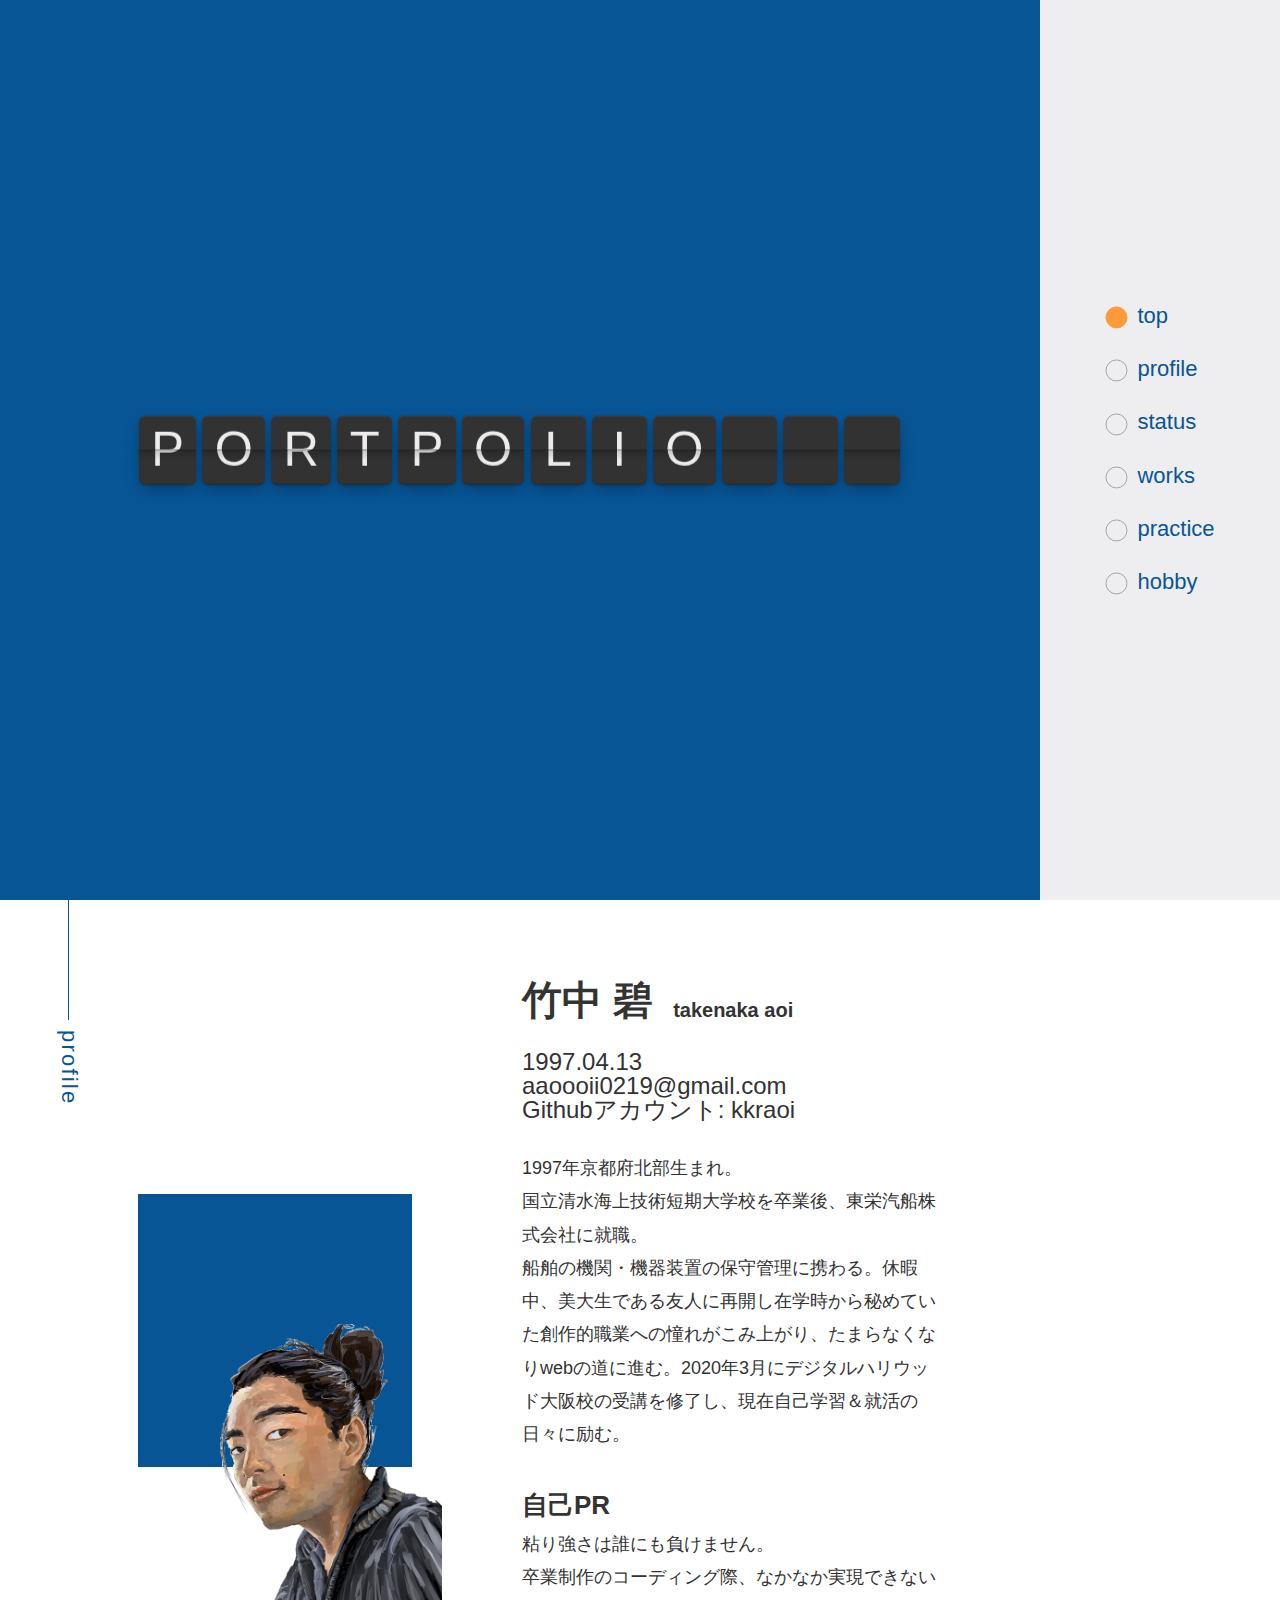
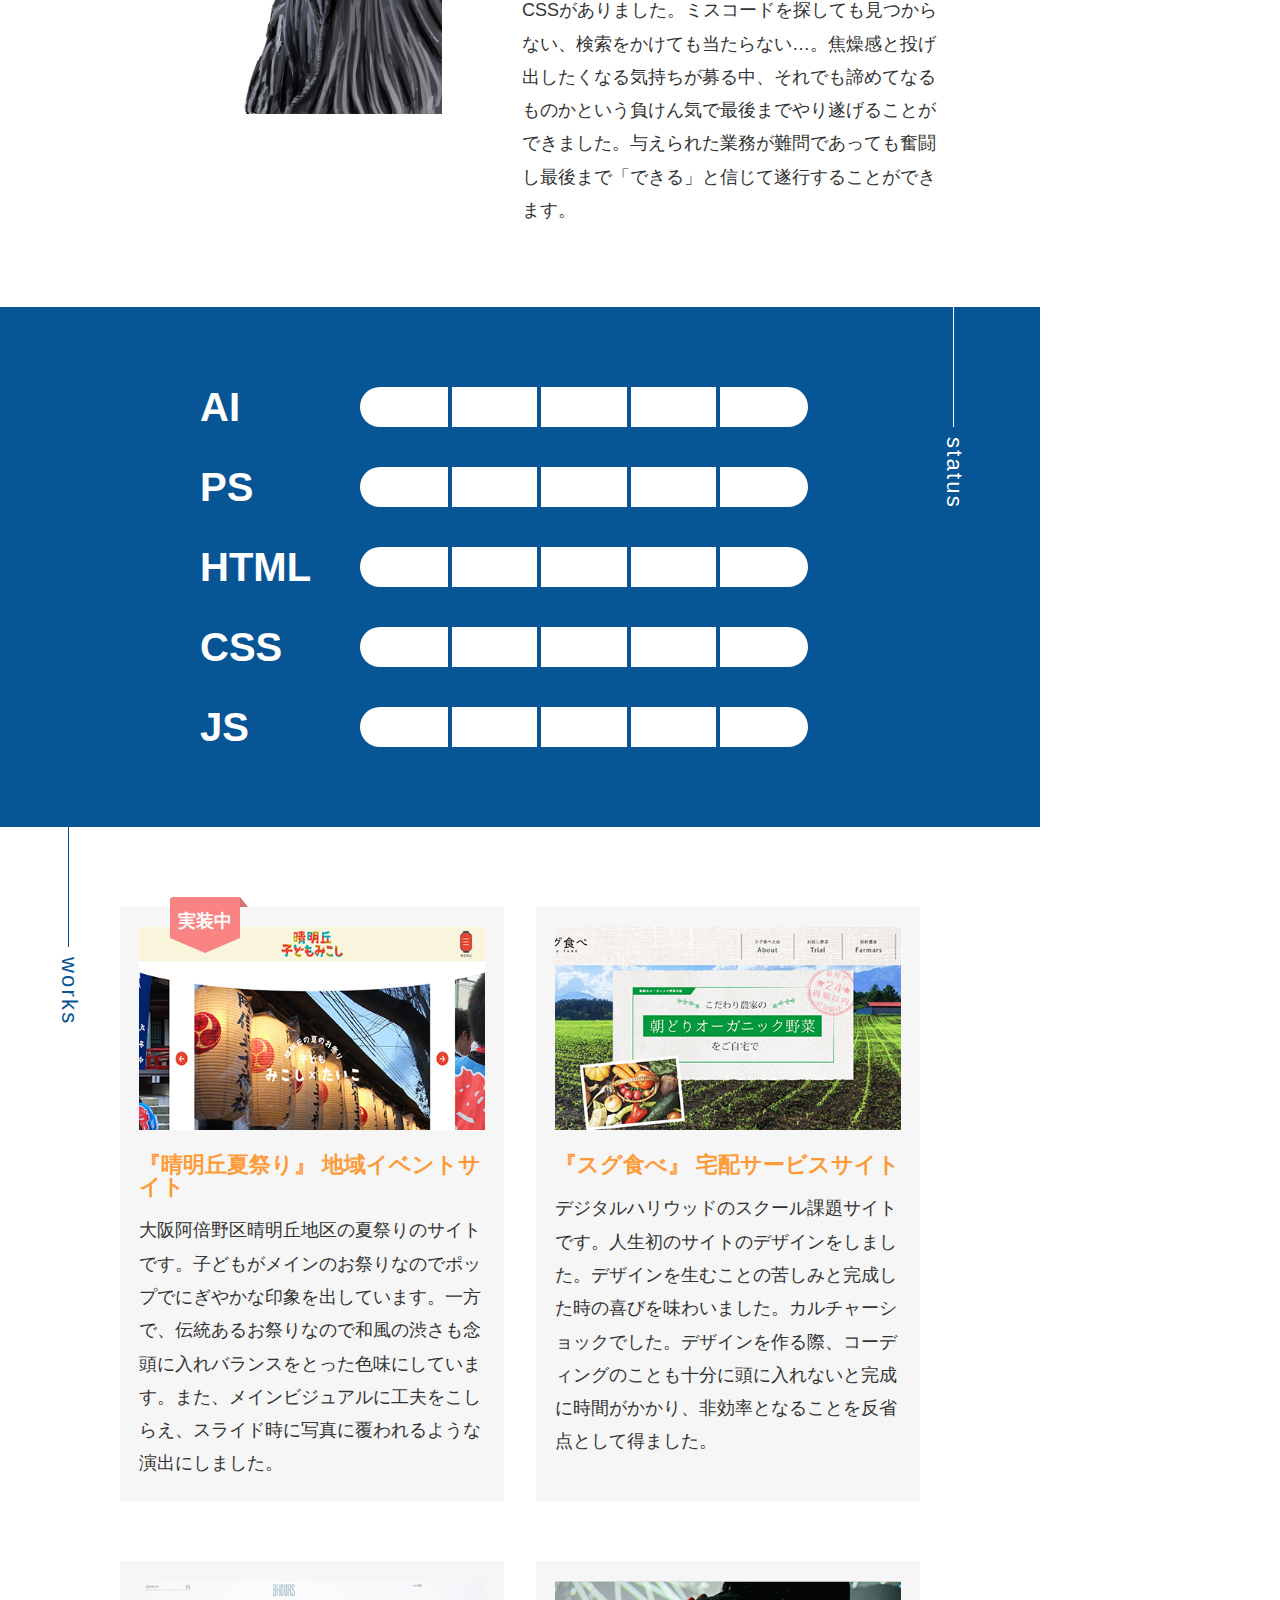
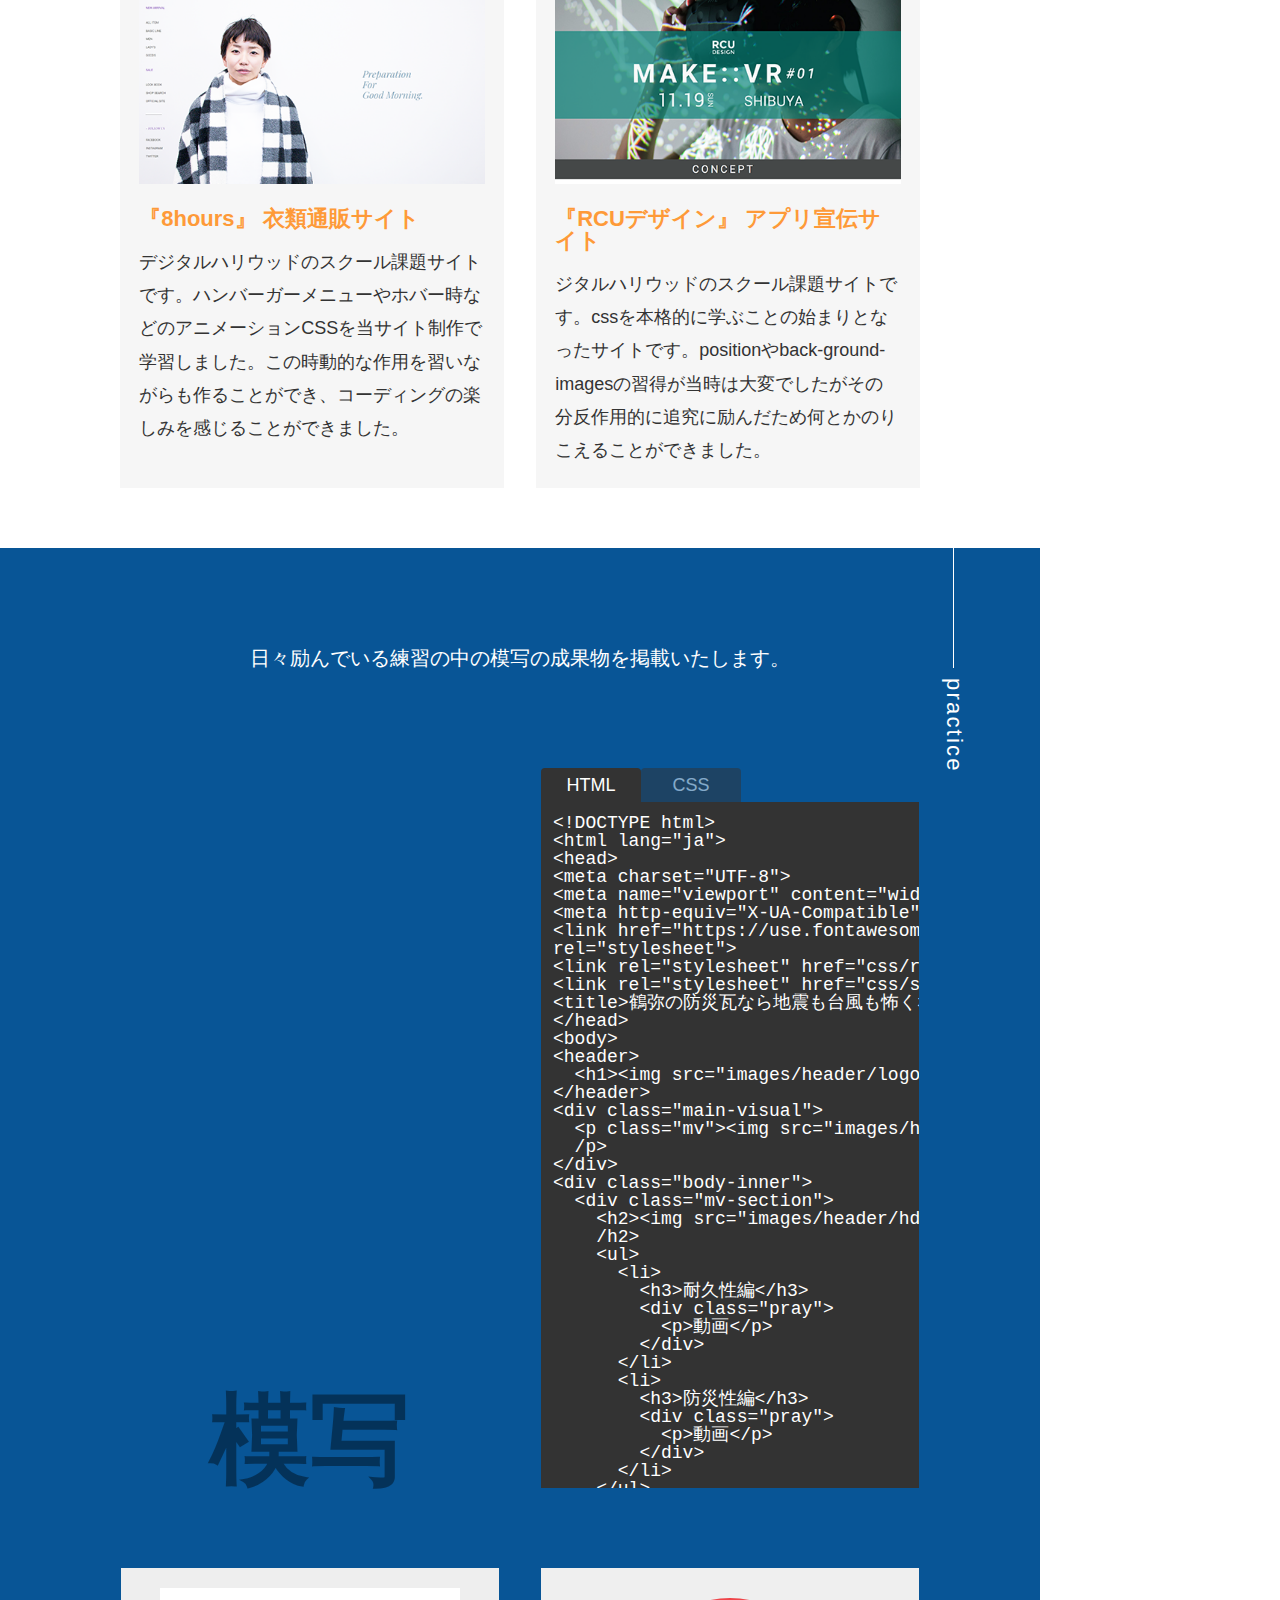
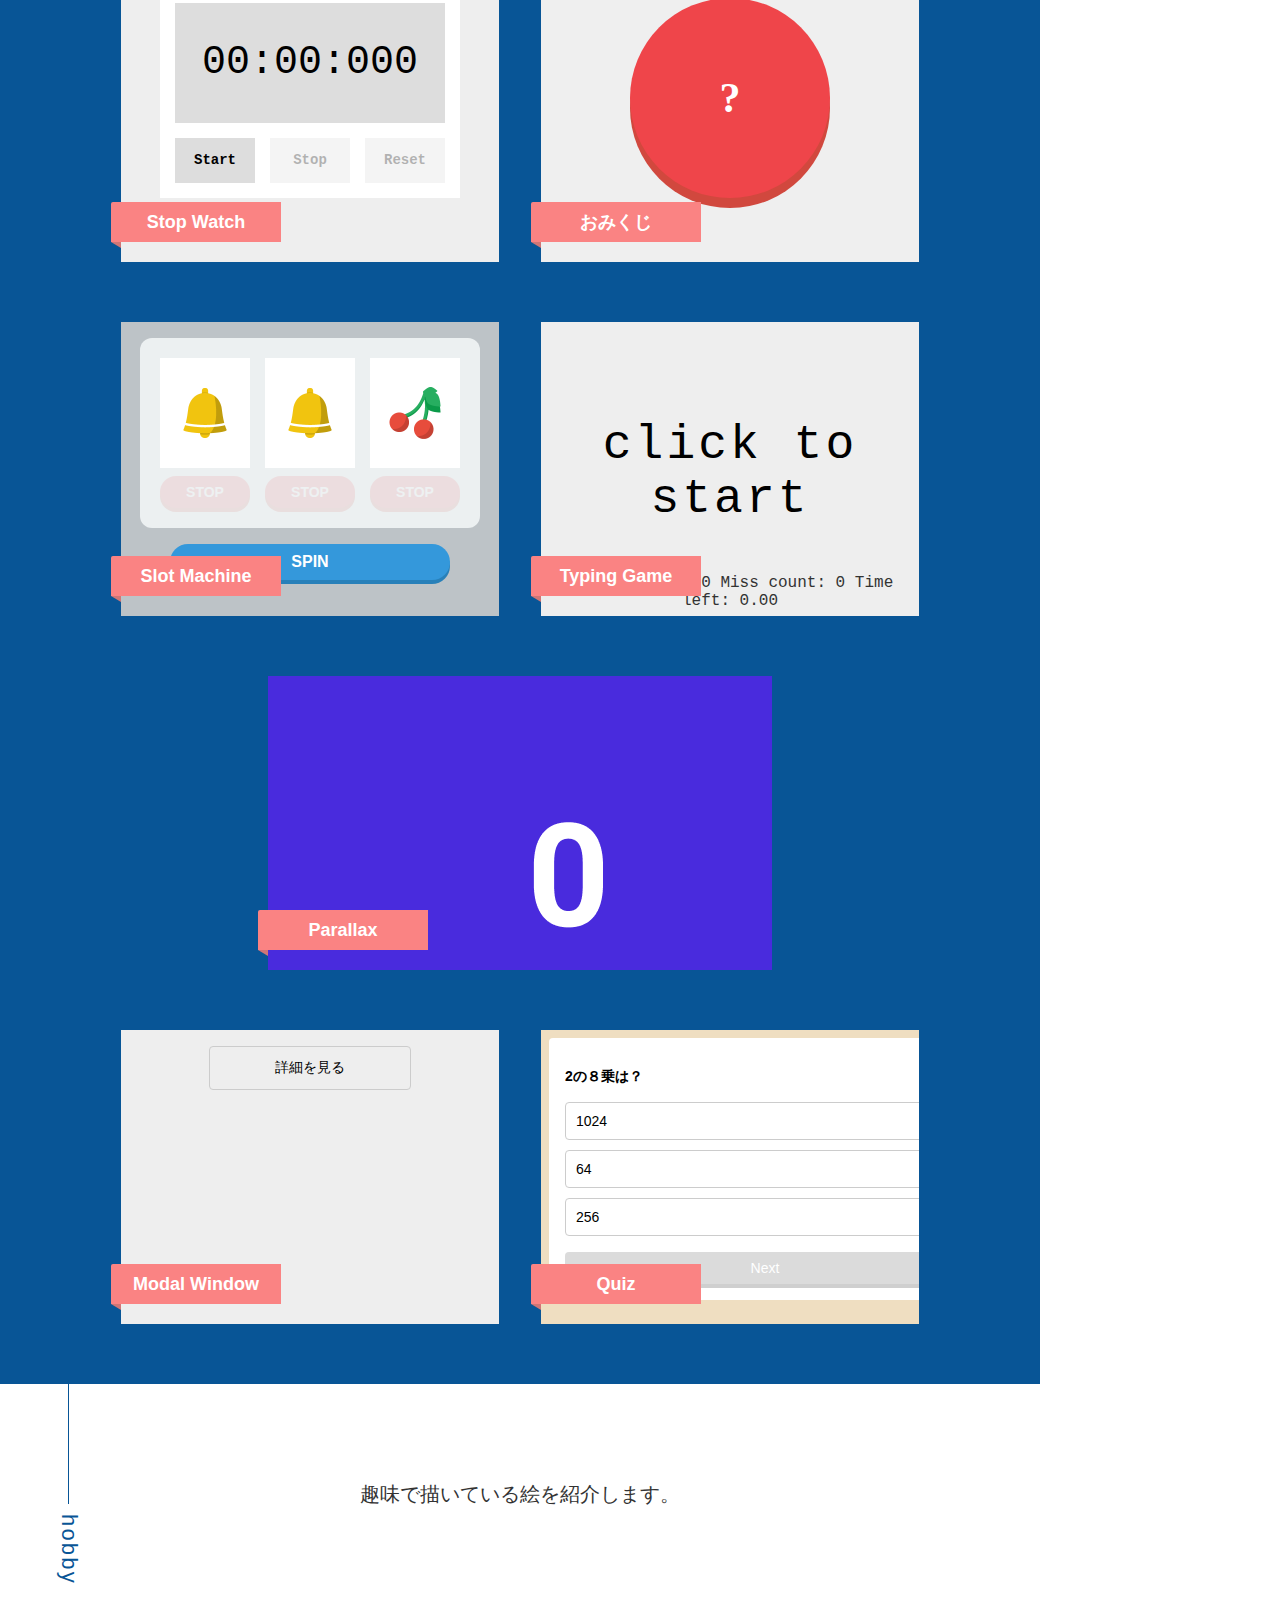
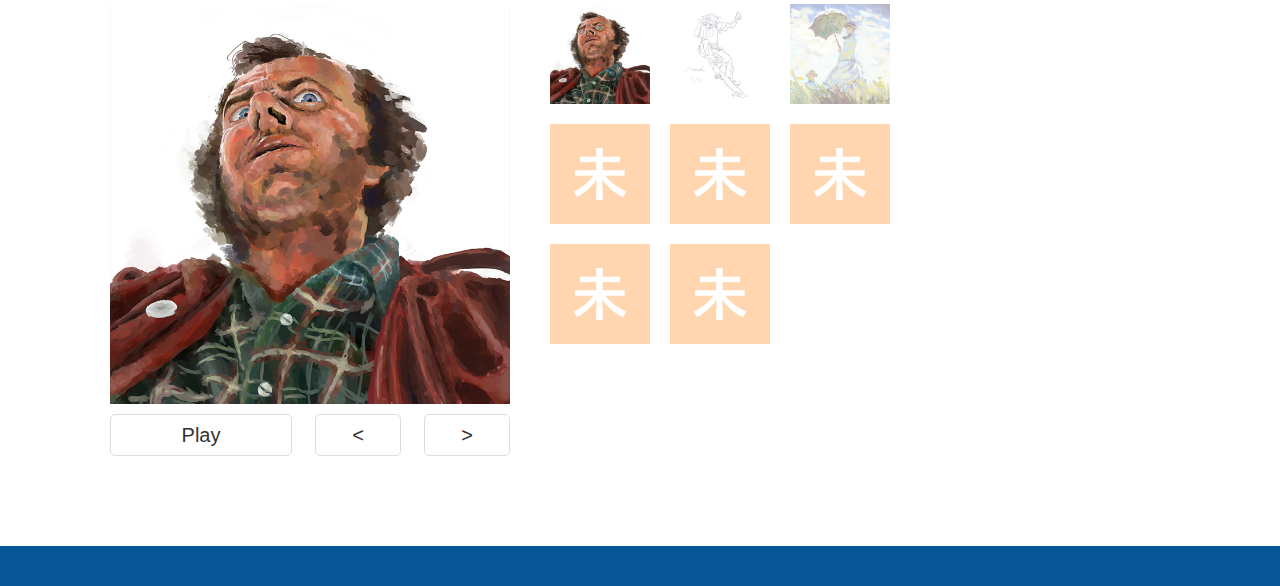
==== commit 73cbba27: "profileにGithubアカウントを追加" ====
--- a/index.html
+++ b/index.html
@@ -64,6 +64,7 @@
             <div class="prof__block--1">
               <time>1997.04.13</time>
               <p>aaoooii0219@gmail.com</p>
+              <p>Githubアカウント: kkraoi</p>
             </div>
             <p class="prof__text">
               1997年京都府北部生まれ。<br>
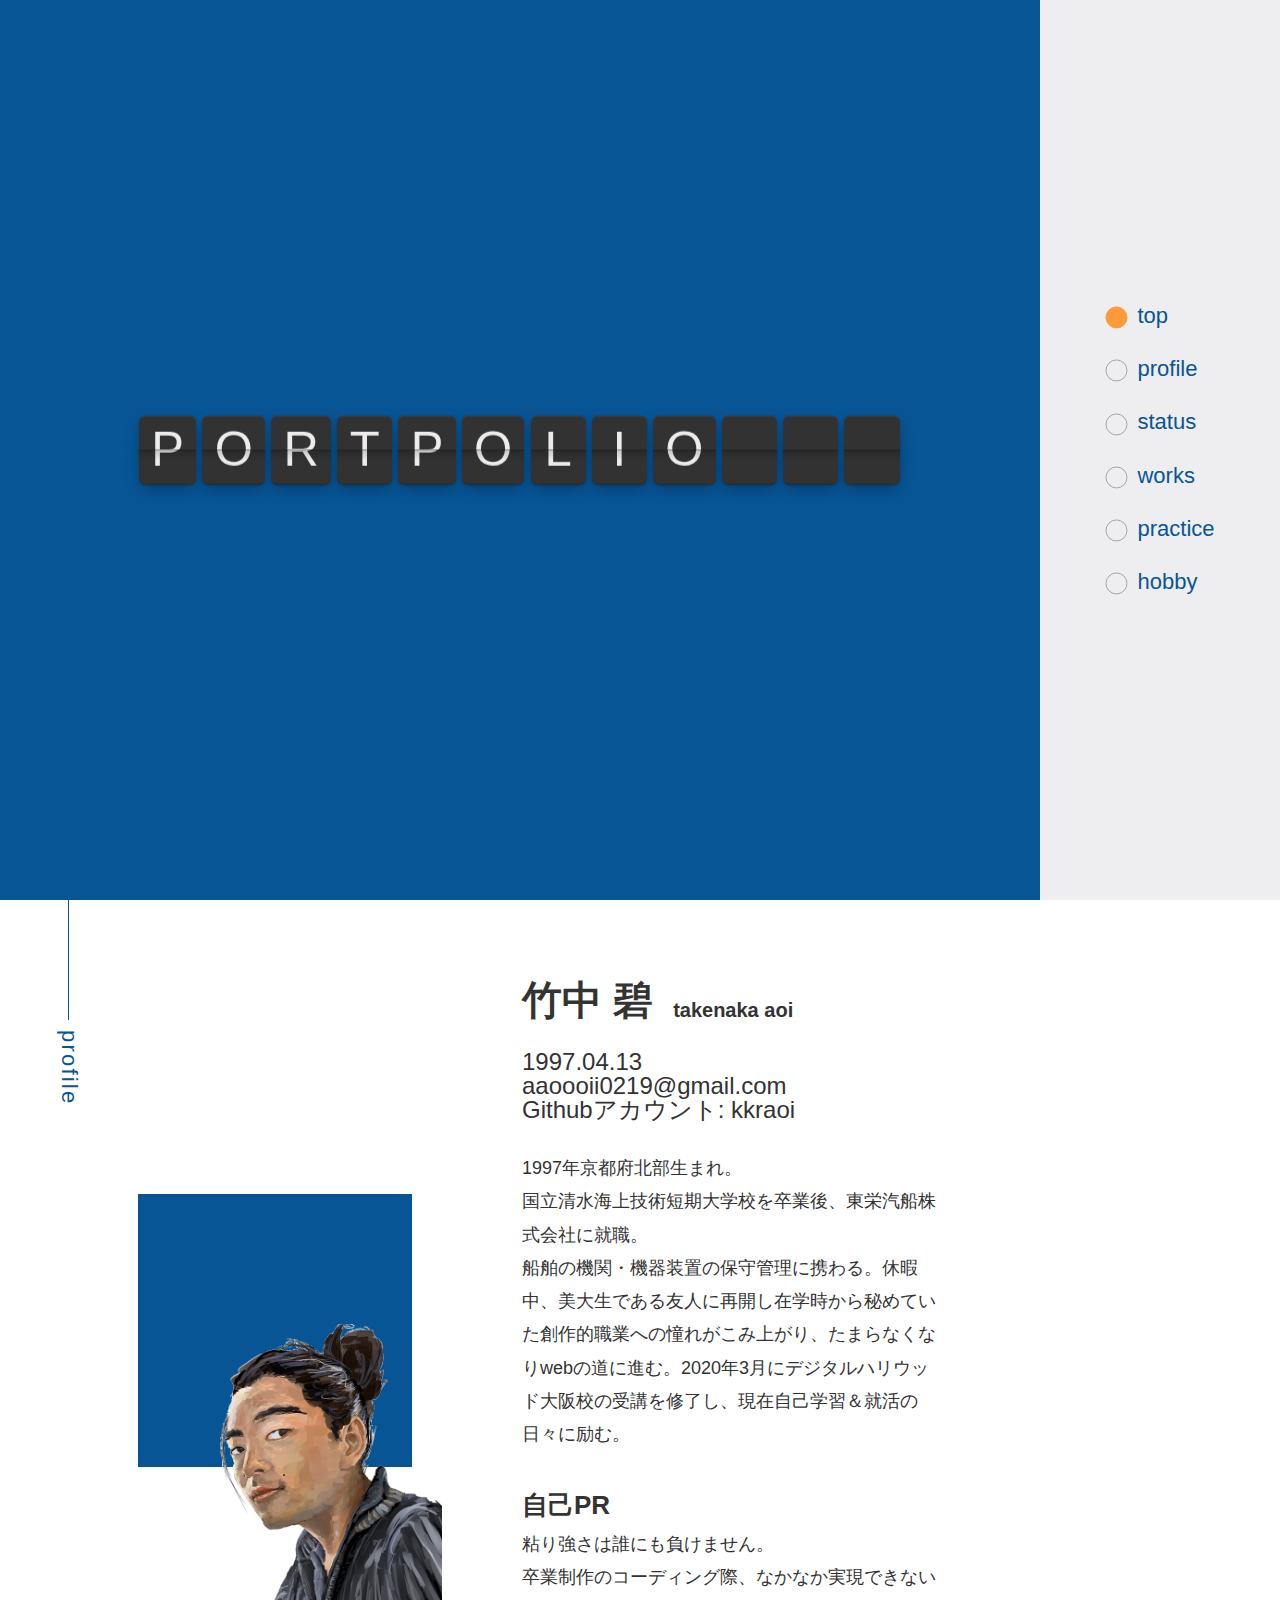
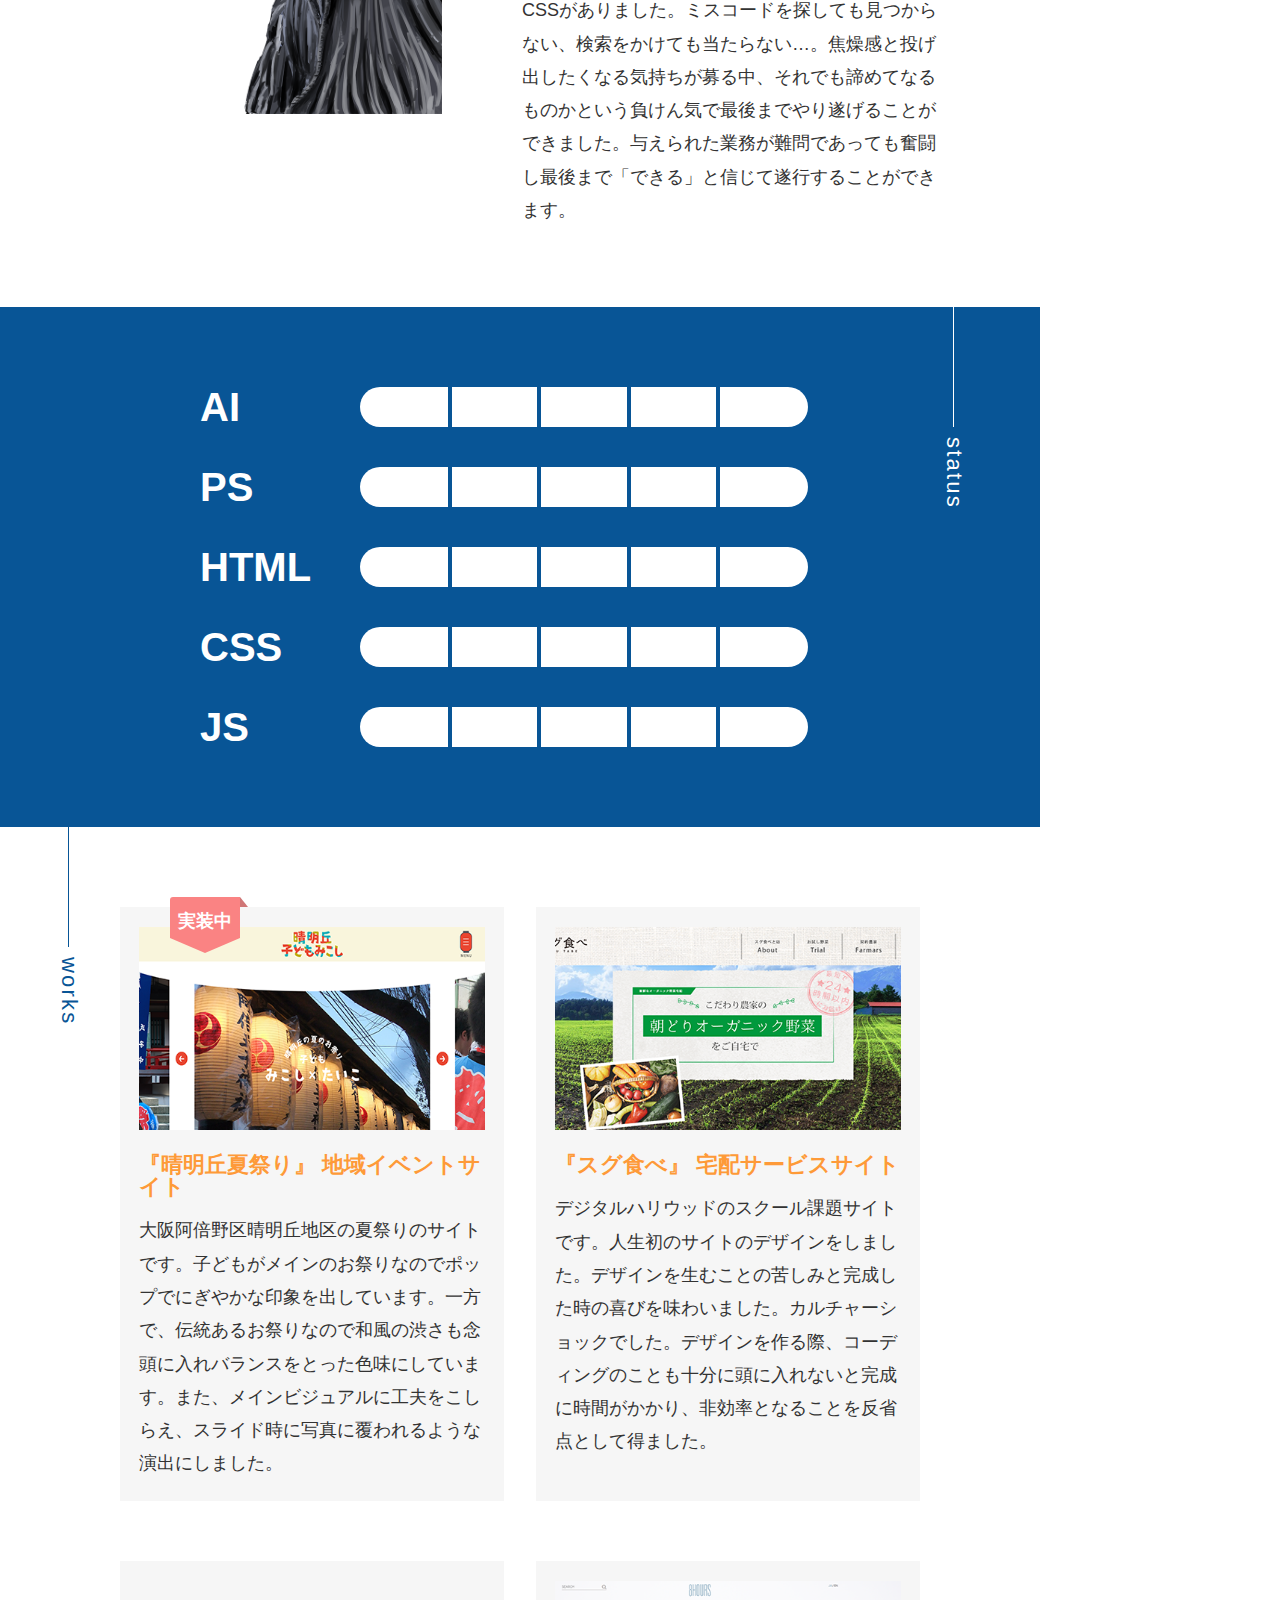
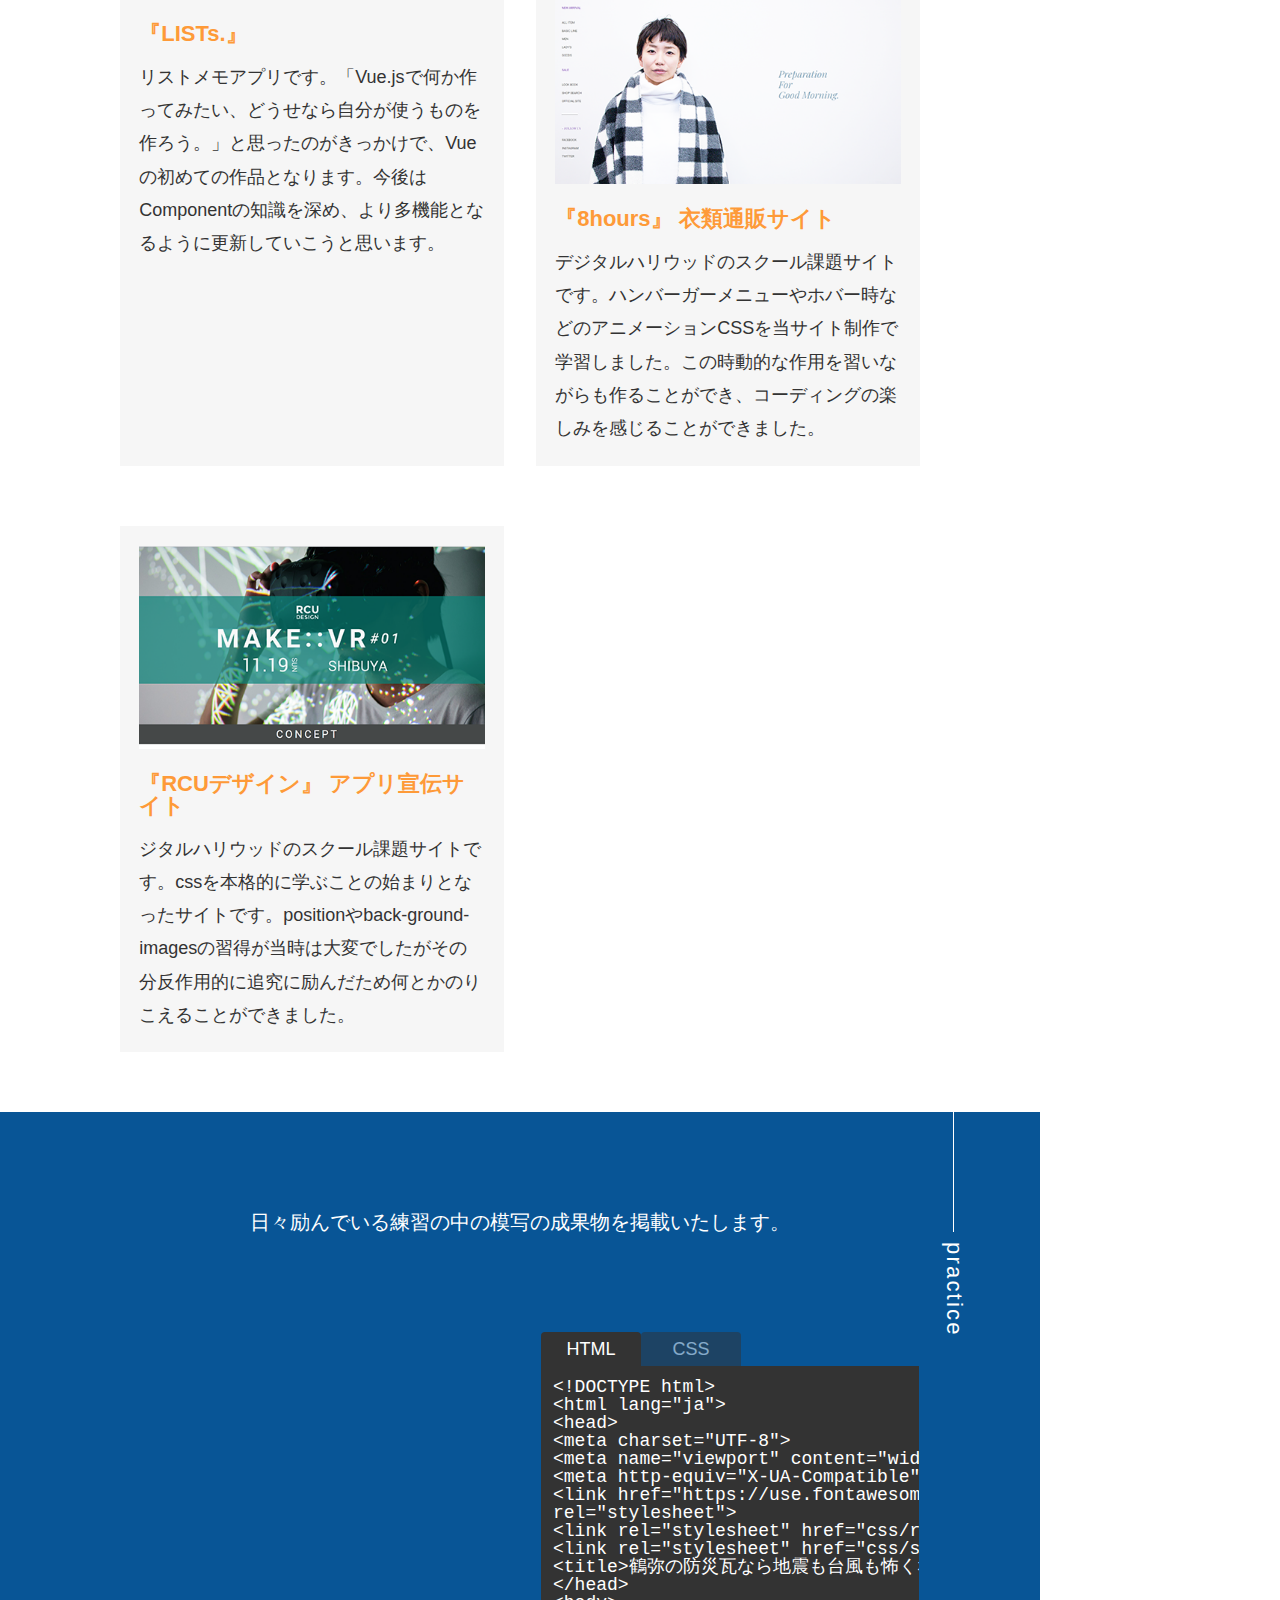
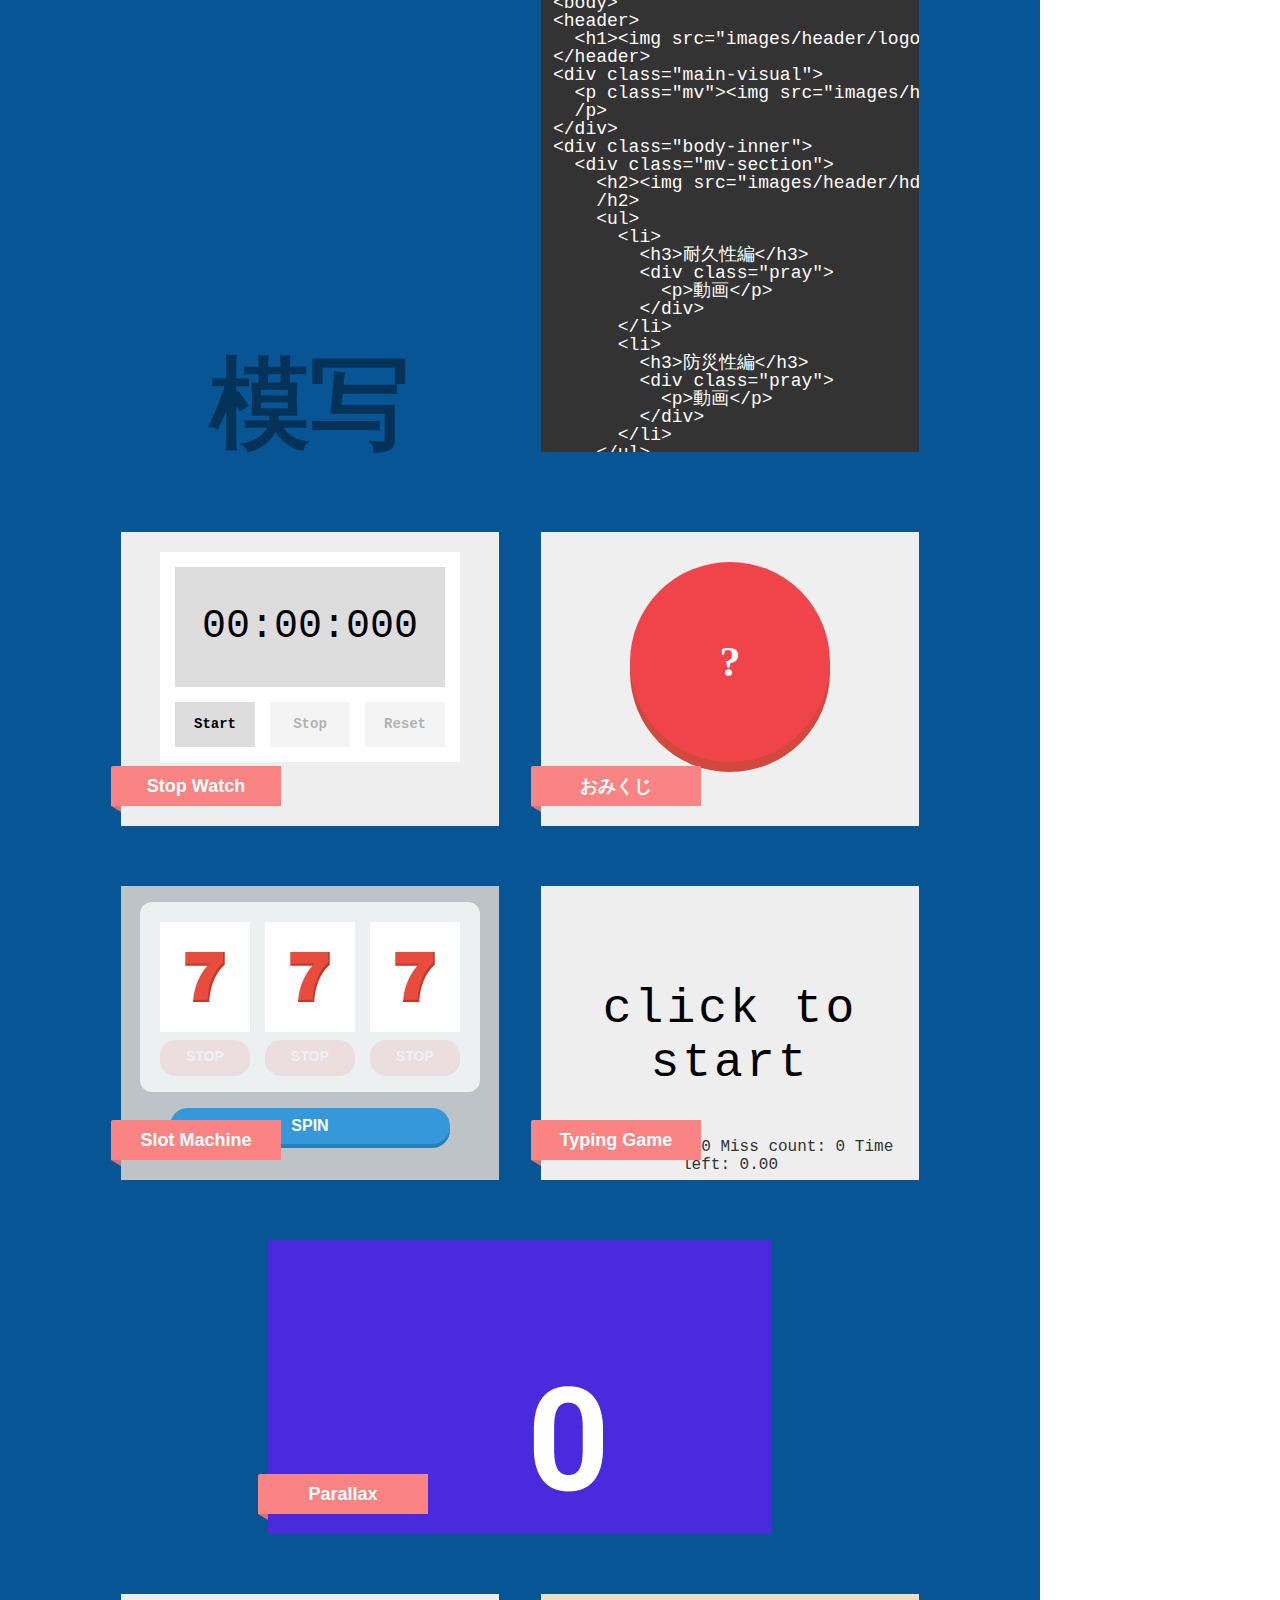
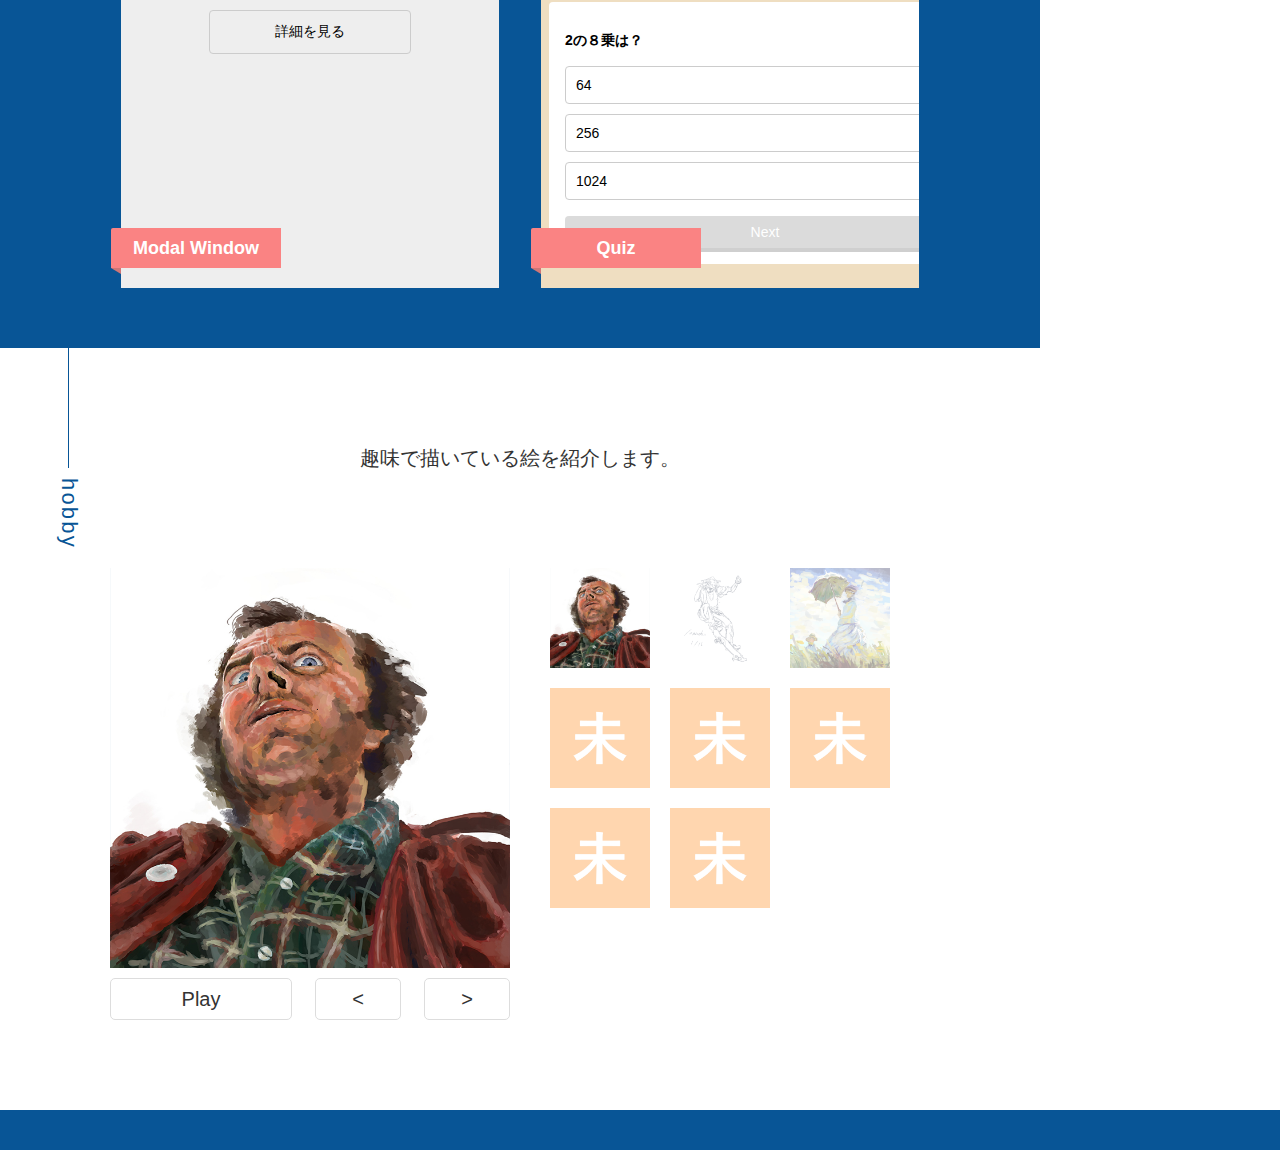
==== commit 7e5b7844: "section3 added" ====
--- a/index.html
+++ b/index.html
@@ -167,6 +167,15 @@
               <h3>『スグ食べ』 宅配サービスサイト</h3>
               <p>デジタルハリウッドのスクール課題サイトです。人生初のサイトのデザインをしました。デザインを生むことの苦しみと完成した時の喜びを味わいました。カルチャーショックでした。デザインを作る際、コーディングのことも十分に頭に入れないと完成に時間がかかり、非効率となることを反省点として得ました。</p>
             </div>
+          </li>
+          <li class="sec3--move">
+            <a href="LISTs/index.html" target="_blank">
+              <div class="li__inner">
+                <img src="img/sec3/img5.jpg" alt="">
+                <h3>『LISTs.』</h3>
+                <p>リストメモアプリです。「Vue.jsで何か作ってみたい、どうせなら自分が使うものを作ろう。」と思ったのがきっかけで、Vueの初めての作品となります。今後はComponentの知識を深め、より多機能となるように更新していこうと思います。</p>
+              </div>
+            </a>
           </li>
           <li class="">
             <div class="li__inner">
